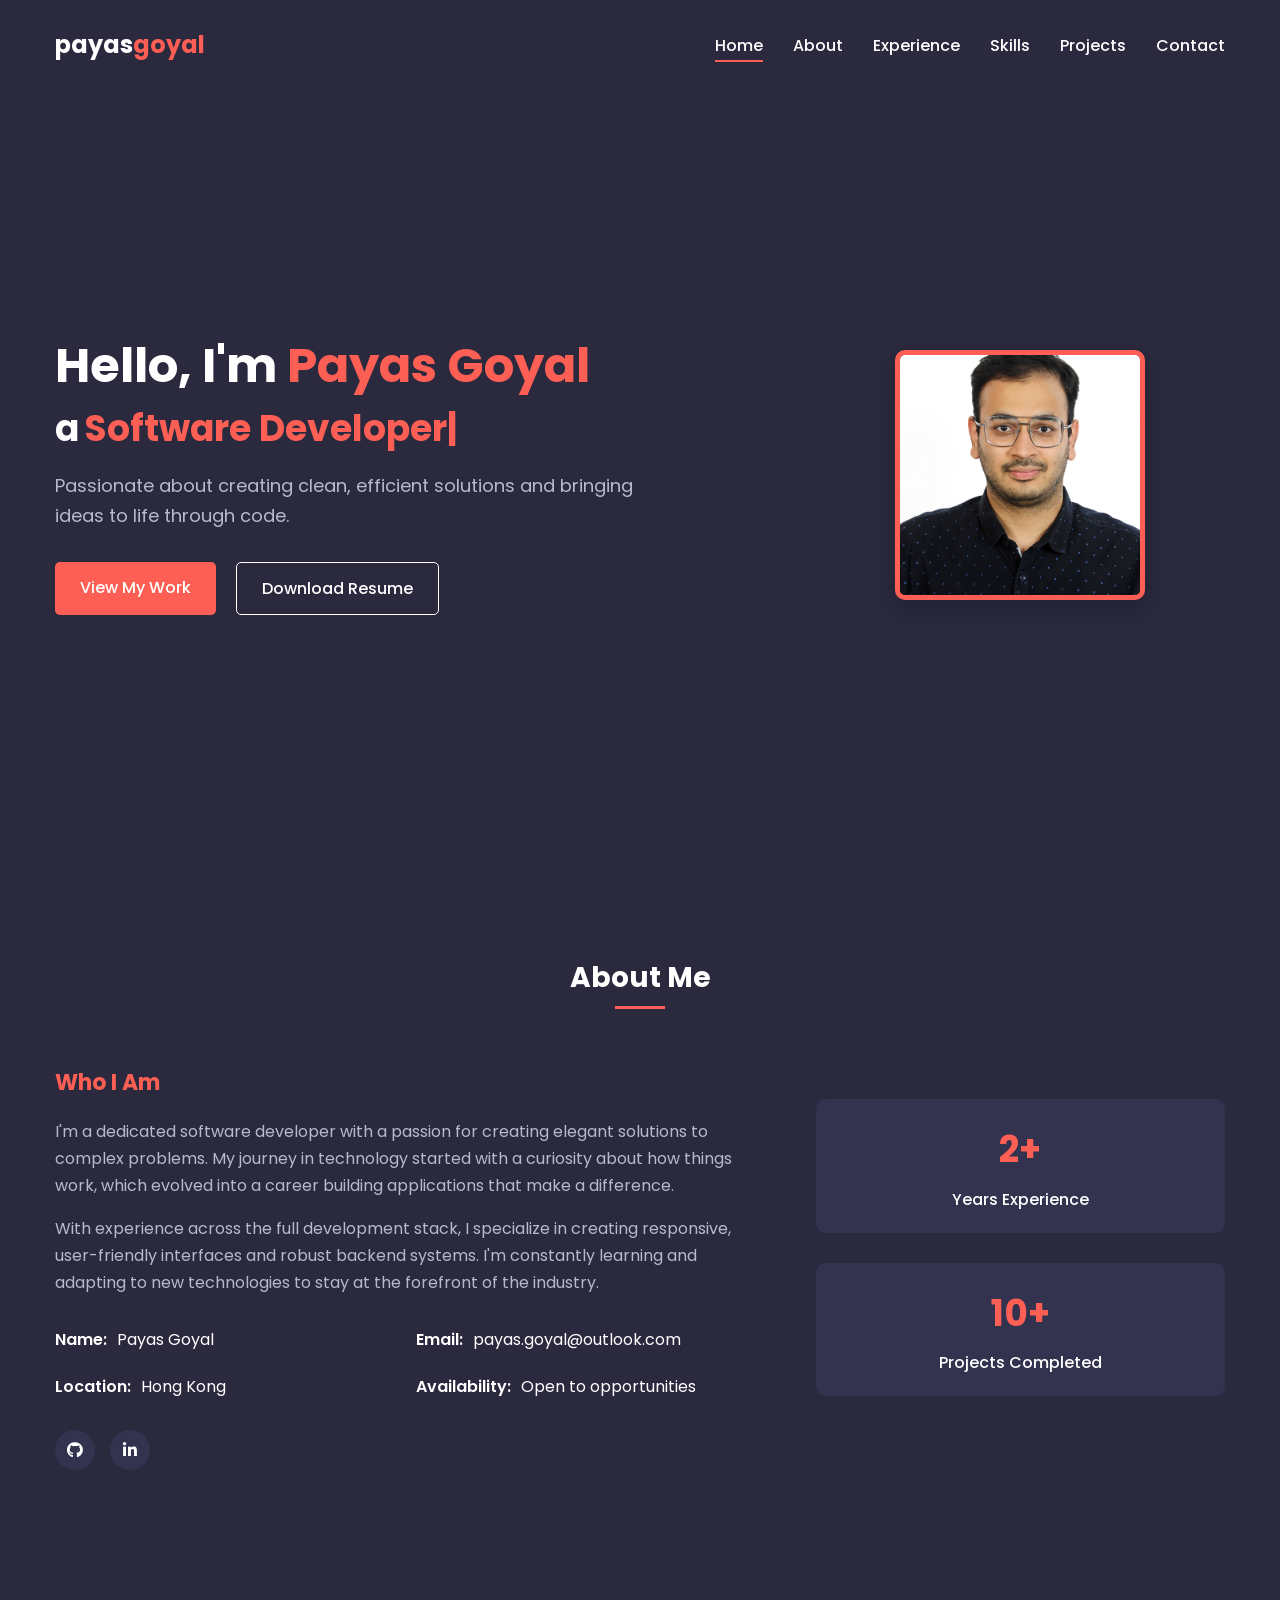
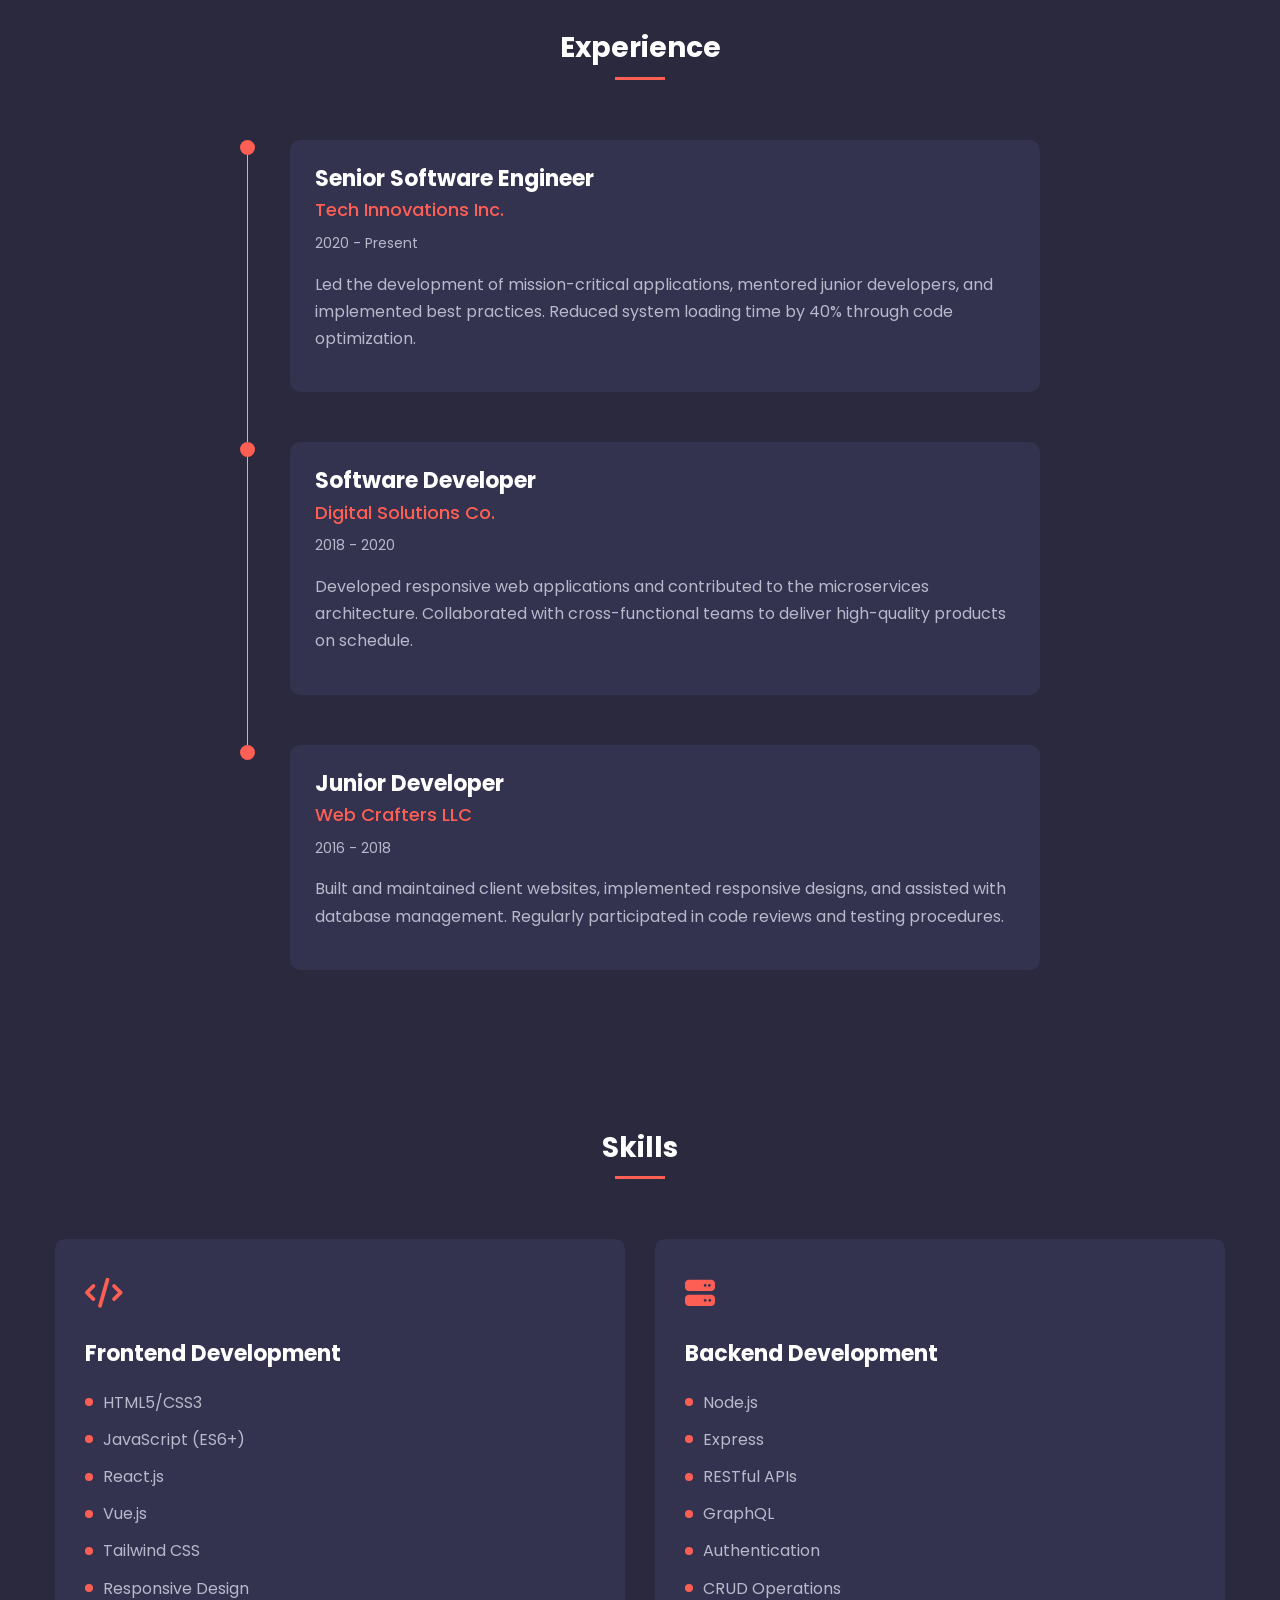
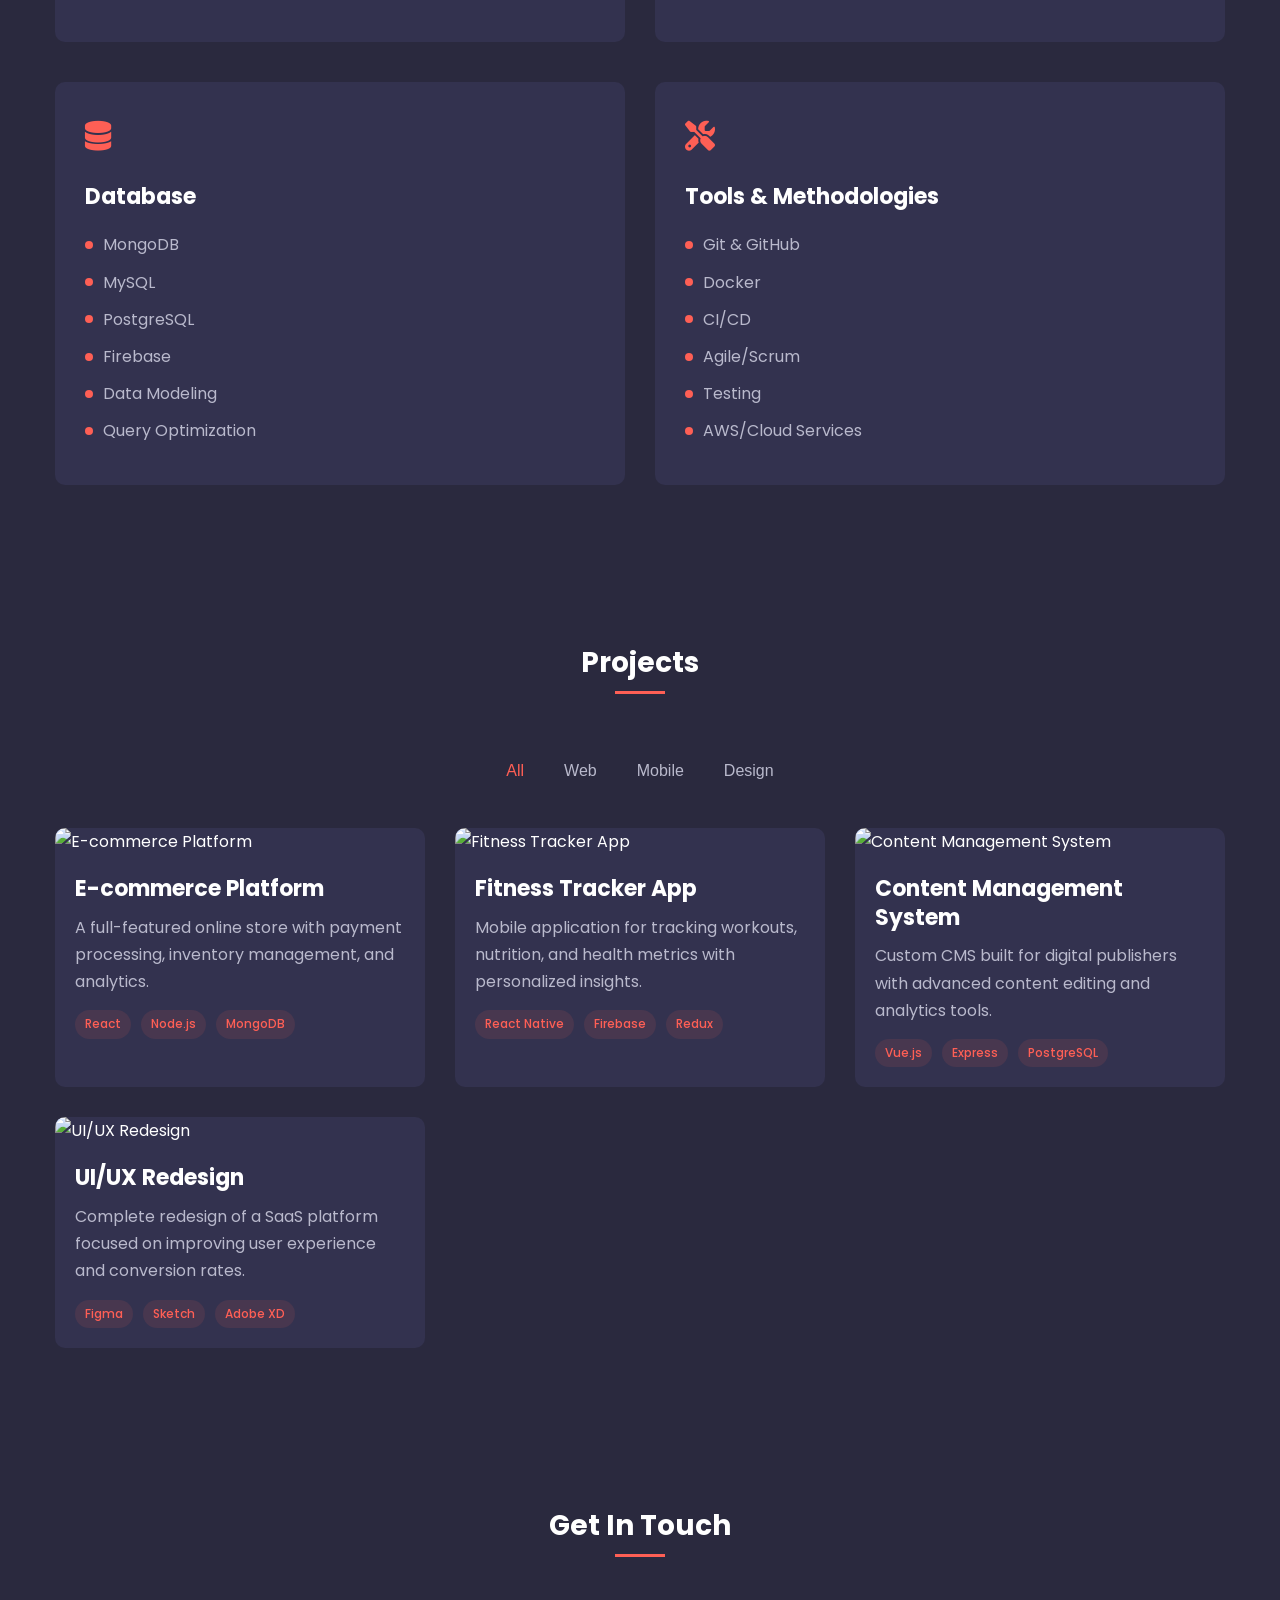
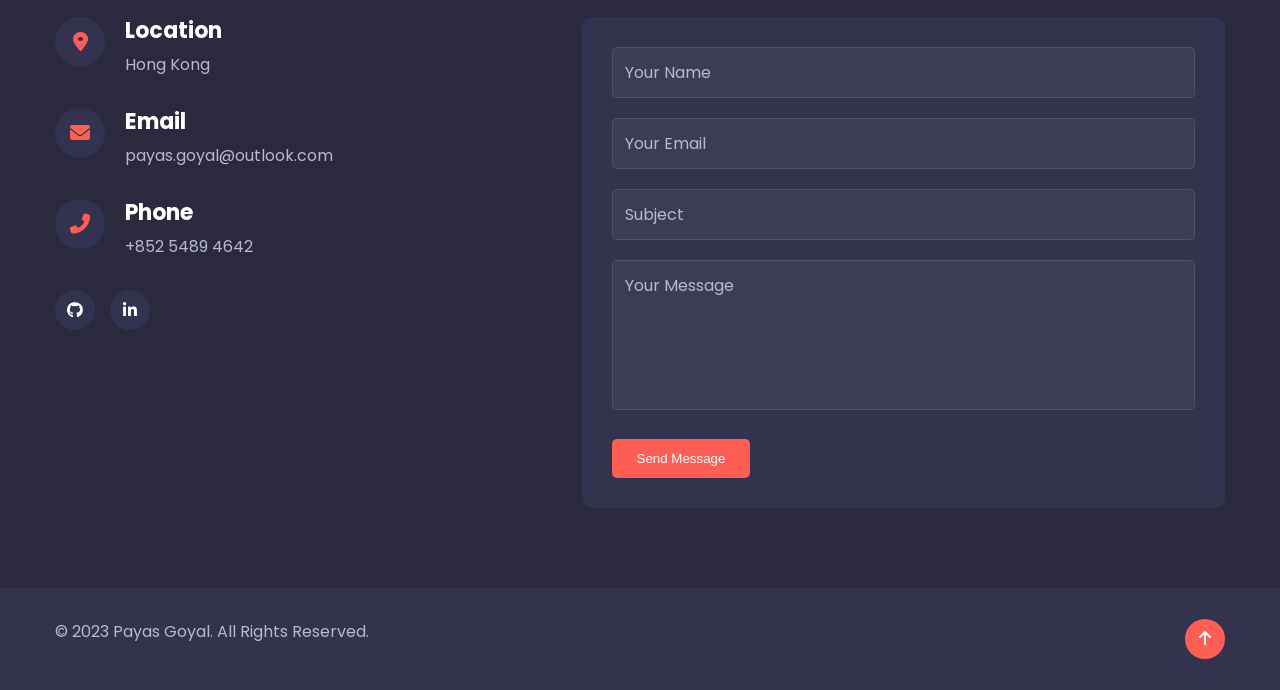
==== index.html @ 8bf28152 "Init Commit" ====
<!DOCTYPE html>
<html lang="en">
<head>
    <meta charset="UTF-8">
    <meta name="viewport" content="width=device-width, initial-scale=1.0">
    <meta name="description" content="Professional portfolio of Payas Goyal - Developer, Designer, and Problem Solver">
    <meta name="keywords" content="portfolio, web development, frontend, developer, design">
    <meta name="author" content="Payas Goyal">
    
    <title>Payas Goyal | Portfolio</title>
    
    <!-- Favicon -->
    <link rel="icon" href="assets/images/favicon.ico" type="image/x-icon">
    
    <!-- Google Fonts -->
    <link rel="preconnect" href="https://fonts.googleapis.com">
    <link rel="preconnect" href="https://fonts.gstatic.com" crossorigin>
    <link href="https://fonts.googleapis.com/css2?family=Poppins:wght@300;400;500;600;700&display=swap" rel="stylesheet">
    
    <!-- Font Awesome Icons -->
    <link rel="stylesheet" href="https://cdnjs.cloudflare.com/ajax/libs/font-awesome/6.4.0/css/all.min.css">
    
    <!-- Custom CSS -->
    <link rel="stylesheet" href="assets/css/style.css">
    
    <!-- Schema.org markup for Google -->
    <script type="application/ld+json">
    {
      "@context": "https://schema.org",
      "@type": "Person",
      "name": "Payas Goyal",
      "url": "https://payasgoyal.github.io/portfolio/",
      "jobTitle": "Software Developer",
      "sameAs": [
        "https://github.com/payasgoyal",
        "https://linkedin.com/in/payasgoyal"
      ]
    }
    </script>
</head>
<body>
    <!-- Preloader -->
    <div class="preloader">
        <div class="loader"></div>
    </div>

    <!-- Header -->
    <header>
        <div class="container">
            <div class="logo">
                <a href="index.html">payas<span>goyal</span></a>
            </div>
            <nav>
                <ul class="menu">
                    <li><a href="#home" class="active">Home</a></li>
                    <li><a href="#about">About</a></li>
                    <li><a href="#experience">Experience</a></li>
                    <li><a href="#skills">Skills</a></li>
                    <li><a href="#projects">Projects</a></li>
                    <li><a href="#contact">Contact</a></li>
                </ul>
                <div class="hamburger">
                    <span></span>
                    <span></span>
                    <span></span>
                </div>
            </nav>
        </div>
    </header>

    <!-- Timeline Indicator removed -->

    <!-- Hero Section -->
    <section id="home" class="hero">
        <div class="container">
            <div class="hero-content">
                <h1>Hello, I'm <span class="highlight">Payas Goyal</span></h1>
                <h2 class="typewriter-container">a <span class="typewrite" data-period="2000" data-type='[ "Software Developer", "Problem Solver", "Tech Enthusiast" ]'></span></h2>
                <p>Passionate about creating clean, efficient solutions and bringing ideas to life through code.</p>
                <div class="cta-buttons">
                    <a href="#projects" class="btn primary-btn">View My Work</a>
                    <a href="assets/documents/payas_goyal_resume.pdf" class="btn secondary-btn" download>Download Resume</a>
                </div>
            </div>
            <div class="hero-image">
                <img src="assets/images/profile1.jpg" alt="Payas Goyal" class="avatar-style">
            </div>
        </div>
    </section>

    <!-- About Section -->
    <section id="about" class="about">
        <div class="container">
            <div class="section-header">
                <h3>About Me</h3>
                <div class="underline"></div>
            </div>
            <div class="about-content">
                <div class="about-text">
                    <h4>Who I Am</h4>
                    <p>I'm a dedicated software developer with a passion for creating elegant solutions to complex problems. My journey in technology started with a curiosity about how things work, which evolved into a career building applications that make a difference.</p>
                    <p>With experience across the full development stack, I specialize in creating responsive, user-friendly interfaces and robust backend systems. I'm constantly learning and adapting to new technologies to stay at the forefront of the industry.</p>
                    <div class="personal-info">
                        <div class="info-item">
                            <span class="info-title">Name:</span>
                            <span class="info-value">Payas Goyal</span>
                        </div>
                        <div class="info-item">
                            <span class="info-title">Email:</span>
                            <span class="info-value">payas.goyal@outlook.com</span>
                        </div>
                        <div class="info-item">
                            <span class="info-title">Location:</span>
                            <span class="info-value">Hong Kong</span>
                        </div>
                        <div class="info-item">
                            <span class="info-title">Availability:</span>
                            <span class="info-value">Open to opportunities</span>
                        </div>
                    </div>
                    <div class="social-links">
                        <a href="https://github.com/payasgoyal" target="_blank" aria-label="GitHub"><i class="fab fa-github"></i></a>
                        <a href="https://linkedin.com/in/payasgoyal" target="_blank" aria-label="LinkedIn"><i class="fab fa-linkedin-in"></i></a>
                    </div>
                </div>
                <div class="about-stats">
                    <div class="stat-item">
                        <div class="stat-number">2+</div>
                        <div class="stat-text">Years Experience</div>
                    </div>
                    <div class="stat-item">
                        <div class="stat-number">10+</div>
                        <div class="stat-text">Projects Completed</div>
                    </div>
                    <!--<div class="stat-item">
                        <div class="stat-number">20+</div>
                        <div class="stat-text">Happy Clients</div>
                    </div>-->
                </div>
            </div>
        </div>
    </section>

    <!-- Experience Section -->
    <section id="experience" class="experience">
        <div class="container">
            <div class="section-header">
                <h3>Experience</h3>
                <div class="underline"></div>
            </div>
            <div class="timeline">
                <div class="timeline-item">
                    <div class="timeline-dot"></div>
                    <div class="timeline-content">
                        <h4>Senior Software Engineer</h4>
                        <h5>Tech Innovations Inc.</h5>
                        <p class="timeline-date">2020 - Present</p>
                        <p>Led the development of mission-critical applications, mentored junior developers, and implemented best practices. Reduced system loading time by 40% through code optimization.</p>
                    </div>
                </div>
                <div class="timeline-item">
                    <div class="timeline-dot"></div>
                    <div class="timeline-content">
                        <h4>Software Developer</h4>
                        <h5>Digital Solutions Co.</h5>
                        <p class="timeline-date">2018 - 2020</p>
                        <p>Developed responsive web applications and contributed to the microservices architecture. Collaborated with cross-functional teams to deliver high-quality products on schedule.</p>
                    </div>
                </div>
                <div class="timeline-item">
                    <div class="timeline-dot"></div>
                    <div class="timeline-content">
                        <h4>Junior Developer</h4>
                        <h5>Web Crafters LLC</h5>
                        <p class="timeline-date">2016 - 2018</p>
                        <p>Built and maintained client websites, implemented responsive designs, and assisted with database management. Regularly participated in code reviews and testing procedures.</p>
                    </div>
                </div>
            </div>
        </div>
    </section>

    <!-- Skills Section -->
    <section id="skills" class="skills">
        <div class="container">
            <div class="section-header">
                <h3>Skills</h3>
                <div class="underline"></div>
            </div>
            <div class="skills-content">
                <div class="skill-row">
                    <div class="skill-card">
                        <div class="skill-icon">
                            <i class="fas fa-code"></i>
                        </div>
                        <h4>Frontend Development</h4>
                        <ul class="skill-list">
                            <li><span class="skill-dot"></span>HTML5/CSS3</li>
                            <li><span class="skill-dot"></span>JavaScript (ES6+)</li>
                            <li><span class="skill-dot"></span>React.js</li>
                            <li><span class="skill-dot"></span>Vue.js</li>
                            <li><span class="skill-dot"></span>Tailwind CSS</li>
                            <li><span class="skill-dot"></span>Responsive Design</li>
                        </ul>
                    </div>
                    
                    <div class="skill-card">
                        <div class="skill-icon">
                            <i class="fas fa-server"></i>
                        </div>
                        <h4>Backend Development</h4>
                        <ul class="skill-list">
                            <li><span class="skill-dot"></span>Node.js</li>
                            <li><span class="skill-dot"></span>Express</li>
                            <li><span class="skill-dot"></span>RESTful APIs</li>
                            <li><span class="skill-dot"></span>GraphQL</li>
                            <li><span class="skill-dot"></span>Authentication</li>
                            <li><span class="skill-dot"></span>CRUD Operations</li>
                        </ul>
                    </div>
                </div>
                
                <div class="skill-row">
                    <div class="skill-card">
                        <div class="skill-icon">
                            <i class="fas fa-database"></i>
                        </div>
                        <h4>Database</h4>
                        <ul class="skill-list">
                            <li><span class="skill-dot"></span>MongoDB</li>
                            <li><span class="skill-dot"></span>MySQL</li>
                            <li><span class="skill-dot"></span>PostgreSQL</li>
                            <li><span class="skill-dot"></span>Firebase</li>
                            <li><span class="skill-dot"></span>Data Modeling</li>
                            <li><span class="skill-dot"></span>Query Optimization</li>
                        </ul>
                    </div>
                    
                    <div class="skill-card">
                        <div class="skill-icon">
                            <i class="fas fa-tools"></i>
                        </div>
                        <h4>Tools & Methodologies</h4>
                        <ul class="skill-list">
                            <li><span class="skill-dot"></span>Git & GitHub</li>
                            <li><span class="skill-dot"></span>Docker</li>
                            <li><span class="skill-dot"></span>CI/CD</li>
                            <li><span class="skill-dot"></span>Agile/Scrum</li>
                            <li><span class="skill-dot"></span>Testing</li>
                            <li><span class="skill-dot"></span>AWS/Cloud Services</li>
                        </ul>
                    </div>
                </div>
            </div>
        </div>
    </section>

    <!-- Projects Section -->
    <section id="projects" class="projects">
        <div class="container">
            <div class="section-header">
                <h3>Projects</h3>
                <div class="underline"></div>
            </div>
            <div class="projects-filter">
                <button class="filter-btn active" data-filter="all">All</button>
                <button class="filter-btn" data-filter="web">Web</button>
                <button class="filter-btn" data-filter="mobile">Mobile</button>
                <button class="filter-btn" data-filter="design">Design</button>
            </div>
            <div class="projects-grid">
                <div class="project-item" data-category="web">
                    <div class="project-img">
                        <img src="assets/images/projects/project1.jpg" alt="E-commerce Platform">
                        <div class="project-overlay">
                            <div class="project-links">
                                <a href="#" class="project-link"><i class="fas fa-link"></i></a>
                                <a href="https://github.com/payasgoyal" class="project-link"><i class="fab fa-github"></i></a>
                            </div>
                        </div>
                    </div>
                    <div class="project-info">
                        <h4>E-commerce Platform</h4>
                        <p>A full-featured online store with payment processing, inventory management, and analytics.</p>
                        <div class="project-tech">
                            <span>React</span>
                            <span>Node.js</span>
                            <span>MongoDB</span>
                        </div>
                    </div>
                </div>
                <div class="project-item" data-category="mobile">
                    <div class="project-img">
                        <img src="assets/images/projects/project2.jpg" alt="Fitness Tracker App">
                        <div class="project-overlay">
                            <div class="project-links">
                                <a href="#" class="project-link"><i class="fas fa-link"></i></a>
                                <a href="https://github.com/payasgoyal" class="project-link"><i class="fab fa-github"></i></a>
                            </div>
                        </div>
                    </div>
                    <div class="project-info">
                        <h4>Fitness Tracker App</h4>
                        <p>Mobile application for tracking workouts, nutrition, and health metrics with personalized insights.</p>
                        <div class="project-tech">
                            <span>React Native</span>
                            <span>Firebase</span>
                            <span>Redux</span>
                        </div>
                    </div>
                </div>
                <div class="project-item" data-category="web">
                    <div class="project-img">
                        <img src="assets/images/projects/project3.jpg" alt="Content Management System">
                        <div class="project-overlay">
                            <div class="project-links">
                                <a href="#" class="project-link"><i class="fas fa-link"></i></a>
                                <a href="https://github.com/payasgoyal" class="project-link"><i class="fab fa-github"></i></a>
                            </div>
                        </div>
                    </div>
                    <div class="project-info">
                        <h4>Content Management System</h4>
                        <p>Custom CMS built for digital publishers with advanced content editing and analytics tools.</p>
                        <div class="project-tech">
                            <span>Vue.js</span>
                            <span>Express</span>
                            <span>PostgreSQL</span>
                        </div>
                    </div>
                </div>
                <div class="project-item" data-category="design">
                    <div class="project-img">
                        <img src="assets/images/projects/project4.jpg" alt="UI/UX Redesign">
                        <div class="project-overlay">
                            <div class="project-links">
                                <a href="#" class="project-link"><i class="fas fa-link"></i></a>
                                <a href="https://github.com/payasgoyal" class="project-link"><i class="fab fa-github"></i></a>
                            </div>
                        </div>
                    </div>
                    <div class="project-info">
                        <h4>UI/UX Redesign</h4>
                        <p>Complete redesign of a SaaS platform focused on improving user experience and conversion rates.</p>
                        <div class="project-tech">
                            <span>Figma</span>
                            <span>Sketch</span>
                            <span>Adobe XD</span>
                        </div>
                    </div>
                </div>
            </div>
        </div>
    </section>

    <!-- Contact Section -->
    <section id="contact" class="contact">
        <div class="container">
            <div class="section-header">
                <h3>Get In Touch</h3>
                <div class="underline"></div>
            </div>
            <div class="contact-content">
                <div class="contact-info">
                    <div class="contact-item">
                        <div class="contact-icon">
                            <i class="fas fa-map-marker-alt"></i>
                        </div>
                        <div class="contact-details">
                            <h4>Location</h4>
                            <p>Hong Kong</p>
                        </div>
                    </div>
                    <div class="contact-item">
                        <div class="contact-icon">
                            <i class="fas fa-envelope"></i>
                        </div>
                        <div class="contact-details">
                            <h4>Email</h4>
                            <p>payas.goyal@outlook.com</p>
                        </div>
                    </div>
                    <div class="contact-item">
                        <div class="contact-icon">
                            <i class="fas fa-phone-alt"></i>
                        </div>
                        <div class="contact-details">
                            <h4>Phone</h4>
                            <p>+852 5489 4642</p>
                        </div>
                    </div>
                    <div class="social-links">
                        <a href="https://github.com/payasgoyal" target="_blank" aria-label="GitHub"><i class="fab fa-github"></i></a>
                        <a href="https://linkedin.com/in/payasgoyal" target="_blank" aria-label="LinkedIn"><i class="fab fa-linkedin-in"></i></a>
                    </div>
                </div>
                <div class="contact-form">
                    <form id="contactForm" action="https://formspree.io/f/yourformid" method="POST">
                        <div class="form-group">
                            <input type="text" name="name" id="name" placeholder="Your Name" required>
                        </div>
                        <div class="form-group">
                            <input type="email" name="email" id="email" placeholder="Your Email" required>
                        </div>
                        <div class="form-group">
                            <input type="text" name="subject" id="subject" placeholder="Subject" required>
                        </div>
                        <div class="form-group">
                            <textarea name="message" id="message" placeholder="Your Message" required></textarea>
                        </div>
                        <button type="submit" class="btn primary-btn">Send Message</button>
                    </form>
                </div>
            </div>
        </div>
    </section>

    <!-- Footer -->
    <footer>
        <div class="container">
            <div class="footer-content">
                <p>&copy; 2023 Payas Goyal. All Rights Reserved.</p>
                <div class="back-to-top">
                    <a href="#home"><i class="fas fa-arrow-up"></i></a>
                </div>
            </div>
        </div>
    </footer>

    <!-- 404 Page Template (Hidden, but available when deployed) -->
    <div id="page-404" style="display: none;">
        <div class="container">
            <div class="error-content">
                <h2>404</h2>
                <h3>Page Not Found</h3>
                <p>The page you are looking for might have been removed, had its name changed, or is temporarily unavailable.</p>
                <a href="index.html" class="btn primary-btn">Back to Home</a>
            </div>
        </div>
    </div>

    <!-- JavaScript -->
    <script src="assets/js/main.js"></script>
</body>
</html>
---- assets/css/style.css ----
/* 
=========================
General Styles
=========================
*/

:root {
    /* Colors */
    --primary-color: #fe5f55;       /* Coral/Red accent color */
    --secondary-color: #2a293e;     /* Dark navy background */
    --text-color: #ffffff;          /* White text */
    --text-color-light: #b9b9cc;    /* Light gray text */
    --card-bg-color: #33324f;       /* Slightly lighter than background for cards */
    --hover-color: #ff7b72;         /* Slightly lighter primary for hover states */
    
    /* Typography */
    --body-font: 'Poppins', sans-serif;
    
    /* Spacing */
    --section-padding: 80px 0;      /* Reduced from 100px to 80px */
    --container-padding: 0 15px;
}

* {
    margin: 0;
    padding: 0;
    box-sizing: border-box;
}

html {
    scroll-behavior: smooth;
    font-size: 62.5%; /* 1rem = 10px */
}

body {
    font-family: var(--body-font);
    font-size: 1.6rem;
    line-height: 1.7;
    color: var(--text-color);
    background-color: var(--secondary-color);
    overflow-x: hidden;
    position: relative;
}

.container {
    width: 100%;
    max-width: 1200px;
    margin: 0 auto;
    padding: var(--container-padding);
}

h1, h2, h3, h4, h5, h6 {
    font-weight: 700;
    line-height: 1.3;
    margin-bottom: 1.5rem;
}

h1 {
    font-size: 4.8rem;
}

h2 {
    font-size: 3.6rem;
}

h3 {
    font-size: 2.8rem;
}

h4 {
    font-size: 2.2rem;
}

h5 {
    font-size: 1.8rem;
}

p {
    margin-bottom: 1.5rem;
    color: var(--text-color-light);
}

a {
    text-decoration: none;
    color: var(--text-color);
    transition: all 0.3s ease;
}

a:hover {
    color: var(--primary-color);
}

ul {
    list-style: none;
}

img {
    max-width: 100%;
    height: auto;
    display: block;
}

section {
    padding: var(--section-padding);
}

.btn {
    display: inline-block;
    padding: 1.2rem 2.5rem;
    border-radius: 5px;
    font-weight: 500;
    text-align: center;
    cursor: pointer;
    transition: all 0.3s ease;
    border: none;
    outline: none;
}

.primary-btn {
    background-color: var(--primary-color);
    color: var(--text-color);
}

.primary-btn:hover {
    background-color: var(--hover-color);
    color: var(--text-color);
    transform: translateY(-3px);
    box-shadow: 0 5px 15px rgba(0, 0, 0, 0.3);
}

.secondary-btn {
    background-color: transparent;
    color: var(--text-color);
    border: 1px solid var(--text-color);
}

.secondary-btn:hover {
    background-color: var(--text-color);
    color: var(--secondary-color);
    transform: translateY(-3px);
    box-shadow: 0 5px 15px rgba(0, 0, 0, 0.1);
}

.section-header {
    text-align: center;
    margin-bottom: 6rem;
}

.section-header h3 {
    position: relative;
    display: inline-block;
    margin-bottom: 1rem;
}

.underline {
    width: 50px;
    height: 3px;
    background-color: var(--primary-color);
    margin: 0 auto;
}

.highlight {
    color: var(--primary-color);
}

/* 
=========================
Preloader
=========================
*/

.preloader {
    position: fixed;
    top: 0;
    left: 0;
    width: 100%;
    height: 100%;
    background-color: var(--secondary-color);
    display: flex;
    justify-content: center;
    align-items: center;
    z-index: 9999;
    transition: opacity 0.5s, visibility 0.5s;
}

.preloader.loaded {
    opacity: 0;
    visibility: hidden;
}

.loader {
    width: 40px;
    height: 40px;
    border: 3px solid var(--text-color-light);
    border-top: 3px solid var(--primary-color);
    border-radius: 50%;
    animation: spin 1s linear infinite;
}

@keyframes spin {
    0% { transform: rotate(0deg); }
    100% { transform: rotate(360deg); }
}

/* 
=========================
Header & Navigation
=========================
*/

header {
    position: fixed;
    top: 0;
    left: 0;
    width: 100%;
    padding: 2.5rem 0;
    z-index: 100;
    transition: all 0.3s ease;
}

header.sticky {
    padding: 1.5rem 0;
    background-color: rgba(42, 41, 62, 0.95);
    box-shadow: 0 5px 15px rgba(0, 0, 0, 0.1);
}

header .container {
    display: flex;
    justify-content: space-between;
    align-items: center;
}

.logo a {
    font-size: 2.4rem;
    font-weight: 700;
    color: var(--text-color);
}

.logo span {
    color: var(--primary-color);
}

nav {
    display: flex;
    align-items: center;
}

.menu {
    display: flex;
}

.menu li {
    margin-left: 3rem;
}

.menu li a {
    font-size: 1.6rem;
    font-weight: 500;
    position: relative;
}

.menu li a::after {
    content: "";
    position: absolute;
    left: 0;
    bottom: -5px;
    width: 0;
    height: 2px;
    background-color: var(--primary-color);
    transition: all 0.3s ease;
}

.menu li a:hover::after,
.menu li a.active::after {
    width: 100%;
}

.hamburger {
    display: none;
    cursor: pointer;
}

.hamburger span {
    display: block;
    width: 25px;
    height: 2px;
    background-color: var(--text-color);
    margin: 5px 0;
    transition: all 0.3s ease;
}

/* 
=========================
Timeline Indicator
=========================
*/

.timeline-indicator {
    display: none; /* Hide the timeline indicator */
}

/* 
=========================
Hero Section
=========================
*/

.hero {
    padding-top: 150px;
    padding-bottom: 100px;
    min-height: 100vh;
    display: flex;
    align-items: center;
}

.hero .container {
    display: flex;
    justify-content: space-between;
    align-items: center;
}

.hero-content {
    flex: 0 0 60%;
}

.hero-content h1 {
    margin-bottom: 1rem;
}

.hero-content h2 {
    margin-bottom: 2rem;
    line-height: 1.2;
    display: flex;
    align-items: baseline;
    white-space: nowrap;
}

.typewriter-container {
    margin-bottom: 2rem;
    line-height: 1.2;
    display: flex;
    align-items: center;
}

.typewrite {
    position: relative;
    color: var(--primary-color);
    display: inline-block;
    margin-left: 5px; /* Add space after "a" */
    line-height: 1.2;
}

.typewrite::after {
    content: "|";
    right: -5px;
    top: 0;
    bottom: 0;
    height: 100%;
    margin-top: 0;
    display: inline-block;
    animation: blink 0.7s infinite;
}

@keyframes blink {
    0%, 100% { opacity: 1; }
    50% { opacity: 0; }
}

.hero-content p {
    font-size: 1.8rem;
    margin-bottom: 3rem;
    max-width: 90%;
}

.cta-buttons {
    display: flex;
    gap: 2rem;
}

.hero-image {
    flex: 0 0 35%;
    position: relative;
    display: flex;
    justify-content: center;
}

.hero-image img {
    border-radius: 10px;
    box-shadow: 0 10px 30px rgba(0, 0, 0, 0.2);
}

/* Avatar style for profile image */
.avatar-style {
    width: 250px;
    height: 250px;
    border-radius: 50%;
    object-fit: cover;
    border: 5px solid var(--primary-color);
    box-shadow: 0 10px 30px rgba(0, 0, 0, 0.3);
}

/* 
=========================
About Section
=========================
*/

.about {
    padding-top: 60px; /* Reduced from default 100px to bring section up */
}

.about-content {
    display: flex;
    justify-content: space-between;
    align-items: flex-start;
    gap: 5rem;
}

.about-text {
    flex: 0 0 60%;
}

.about-text h4 {
    color: var(--primary-color);
    margin-bottom: 2rem;
}

.personal-info {
    margin: 3rem 0;
    display: grid;
    grid-template-columns: repeat(2, 1fr);
    gap: 2rem;
}

.info-item {
    display: flex;
    align-items: center;
}

.info-title {
    font-weight: 600;
    margin-right: 1rem;
}

.social-links {
    display: flex;
    gap: 1.5rem;
    margin-top: 2rem;
}

.social-links a {
    display: flex;
    justify-content: center;
    align-items: center;
    width: 40px;
    height: 40px;
    background-color: var(--card-bg-color);
    border-radius: 50%;
    transition: all 0.3s ease;
}

.social-links a:hover {
    background-color: var(--primary-color);
    transform: translateY(-3px);
}

.social-links a i {
    font-size: 1.6rem;
}

.about-stats {
    flex: 0 0 35%;
    display: flex;
    flex-direction: column;
    gap: 3rem;
    margin-top: 3rem;
}

.stat-item {
    background-color: var(--card-bg-color);
    padding: 2rem;
    border-radius: 10px;
    text-align: center;
}

.stat-number {
    font-size: 3.6rem;
    font-weight: 700;
    color: var(--primary-color);
    margin-bottom: 0.5rem;
}

.stat-text {
    font-size: 1.6rem;
    font-weight: 500;
}

/* 
=========================
Experience Section
=========================
*/

.timeline {
    position: relative;
    max-width: 800px;
    margin: 0 auto;
}

.timeline-item {
    padding: 0 0 5rem 5rem;
    position: relative;
}

.timeline-item:last-child {
    padding-bottom: 0;
}

.timeline-dot {
    position: absolute;
    left: 0;
    top: 0;
    width: 15px;
    height: 15px;
    border-radius: 50%;
    background-color: var(--primary-color);
}

.timeline-item::before {
    content: "";
    position: absolute;
    left: 7px;
    top: 15px;
    width: 1px;
    height: calc(100% - 15px);
    background-color: var(--text-color-light);
}

.timeline-item:last-child::before {
    display: none;
}

.timeline-content {
    background-color: var(--card-bg-color);
    padding: 2.5rem;
    border-radius: 10px;
    position: relative;
}

.timeline-content h4 {
    margin-bottom: 0.5rem;
}

.timeline-content h5 {
    color: var(--primary-color);
    margin-bottom: 1rem;
    font-weight: 500;
}

.timeline-date {
    color: var(--text-color-light);
    font-size: 1.4rem;
    margin-bottom: 1.5rem;
}

/* 
=========================
Skills Section
=========================
*/

.skills-content {
    display: flex;
    flex-direction: column;
    gap: 4rem;
}

.skill-row {
    display: flex;
    justify-content: space-between;
    gap: 3rem;
}

.skill-card {
    flex: 1;
    background-color: var(--card-bg-color);
    padding: 3rem;
    border-radius: 10px;
    transition: all 0.3s ease;
}

.skill-card:hover {
    transform: translateY(-5px);
    box-shadow: 0 10px 20px rgba(0, 0, 0, 0.1);
}

.skill-icon {
    font-size: 3rem;
    color: var(--primary-color);
    margin-bottom: 2rem;
}

.skill-card h4 {
    margin-bottom: 2rem;
    color: var(--text-color);
}

.skill-list {
    list-style: none;
}

.skill-list li {
    margin-bottom: 1rem;
    color: var(--text-color-light);
    display: flex;
    align-items: center;
}

.skill-dot {
    display: inline-block;
    width: 8px;
    height: 8px;
    background-color: var(--primary-color);
    border-radius: 50%;
    margin-right: 1rem;
}

/* 
=========================
Projects Section
=========================
*/

.projects-filter {
    display: flex;
    justify-content: center;
    flex-wrap: wrap;
    margin-bottom: 4rem;
}

.filter-btn {
    background-color: transparent;
    border: none;
    color: var(--text-color-light);
    padding: 0.8rem 1.5rem;
    margin: 0 0.5rem;
    cursor: pointer;
    font-size: 1.6rem;
    font-weight: 500;
    transition: all 0.3s ease;
}

.filter-btn.active,
.filter-btn:hover {
    color: var(--primary-color);
}

.projects-grid {
    display: grid;
    grid-template-columns: repeat(auto-fill, minmax(300px, 1fr));
    gap: 3rem;
}

.project-item {
    background-color: var(--card-bg-color);
    border-radius: 10px;
    overflow: hidden;
    transition: all 0.3s ease;
}

.project-item:hover {
    transform: translateY(-5px);
    box-shadow: 0 10px 20px rgba(0, 0, 0, 0.1);
}

.project-img {
    position: relative;
    overflow: hidden;
}

.project-img img {
    transition: all 0.5s ease;
}

.project-overlay {
    position: absolute;
    top: 0;
    left: 0;
    width: 100%;
    height: 100%;
    background-color: rgba(42, 41, 62, 0.9);
    display: flex;
    justify-content: center;
    align-items: center;
    opacity: 0;
    transition: all 0.5s ease;
}

.project-img:hover .project-overlay {
    opacity: 1;
}

.project-img:hover img {
    transform: scale(1.1);
}

.project-links {
    display: flex;
    gap: 2rem;
}

.project-link {
    display: flex;
    justify-content: center;
    align-items: center;
    width: 45px;
    height: 45px;
    background-color: var(--primary-color);
    border-radius: 50%;
    color: var(--text-color);
    font-size: 1.8rem;
    transition: all 0.3s ease;
    transform: translateY(20px);
    opacity: 0;
}

.project-img:hover .project-link {
    transform: translateY(0);
    opacity: 1;
}

.project-link:hover {
    background-color: var(--text-color);
    color: var(--secondary-color);
}

.project-info {
    padding: 2rem;
}

.project-info h4 {
    margin-bottom: 1rem;
}

.project-info p {
    margin-bottom: 1.5rem;
}

.project-tech {
    display: flex;
    flex-wrap: wrap;
    gap: 1rem;
}

.project-tech span {
    background-color: rgba(254, 95, 85, 0.1);
    color: var(--primary-color);
    padding: 0.4rem 1rem;
    border-radius: 20px;
    font-size: 1.2rem;
    font-weight: 500;
}

/* 
=========================
Contact Section
=========================
*/

.contact-content {
    display: flex;
    justify-content: space-between;
    gap: 5rem;
}

.contact-info {
    flex: 0 0 40%;
}

.contact-item {
    display: flex;
    align-items: flex-start;
    margin-bottom: 3rem;
}

.contact-icon {
    width: 50px;
    height: 50px;
    background-color: var(--card-bg-color);
    border-radius: 50%;
    display: flex;
    justify-content: center;
    align-items: center;
    font-size: 2rem;
    color: var(--primary-color);
    margin-right: 2rem;
}

.contact-details h4 {
    margin-bottom: 0.5rem;
}

.contact-details p {
    margin-bottom: 0;
}

.contact-form {
    flex: 0 0 55%;
    background-color: var(--card-bg-color);
    padding: 3rem;
    border-radius: 10px;
}

.form-group {
    margin-bottom: 2rem;
}

.form-group input,
.form-group textarea {
    width: 100%;
    padding: 1.2rem;
    border: 1px solid rgba(255, 255, 255, 0.1);
    background-color: rgba(255, 255, 255, 0.05);
    border-radius: 5px;
    color: var(--text-color);
    font-family: var(--body-font);
    font-size: 1.6rem;
    transition: all 0.3s ease;
}

.form-group input:focus,
.form-group textarea:focus {
    border-color: var(--primary-color);
    outline: none;
}

.form-group textarea {
    height: 150px;
    resize: none;
}

.form-group input::placeholder,
.form-group textarea::placeholder {
    color: var(--text-color-light);
}

/* 
=========================
Footer
=========================
*/

footer {
    background-color: var(--card-bg-color);
    padding: 3rem 0;
    text-align: center;
}

.footer-content {
    display: flex;
    justify-content: space-between;
    align-items: center;
}

.back-to-top {
    width: 40px;
    height: 40px;
    background-color: var(--primary-color);
    border-radius: 50%;
    display: flex;
    justify-content: center;
    align-items: center;
    transition: all 0.3s ease;
}

.back-to-top:hover {
    transform: translateY(-5px);
}

.back-to-top a {
    color: var(--text-color);
}

/* 
=========================
404 Page
=========================
*/

#page-404 {
    height: 100vh;
    display: flex;
    justify-content: center;
    align-items: center;
    text-align: center;
}

.error-content h2 {
    font-size: 12rem;
    color: var(--primary-color);
    margin-bottom: 1rem;
}

.error-content h3 {
    margin-bottom: 2rem;
}

.error-content p {
    margin-bottom: 3rem;
    max-width: 600px;
}

/* 
=========================
Responsive Styles
=========================
*/

@media screen and (max-width: 1200px) {
    html {
        font-size: 60%;
    }
}

@media screen and (max-width: 992px) {
    html {
        font-size: 55%;
    }

    .hero .container,
    .about-content,
    .contact-content {
        flex-direction: column;
    }

    .hero-content,
    .about-text,
    .contact-info,
    .contact-form {
        flex: 0 0 100%;
    }

    .hero-image,
    .about-stats {
        flex: 0 0 100%;
        margin-top: 5rem;
    }

    .about-stats {
        flex-direction: row;
    }

    .contact-info {
        margin-bottom: 3rem;
    }

    .skill-row {
        flex-direction: column;
    }
}

@media screen and (max-width: 768px) {
    section {
        padding: 80px 0;
    }

    .hero {
        padding-top: 120px;
        padding-bottom: 80px;
    }

    .menu {
        position: fixed;
        top: 0;
        right: -300px;
        width: 300px;
        height: 100vh;
        background-color: var(--secondary-color);
        flex-direction: column;
        justify-content: center;
        align-items: center;
        z-index: 101;
        transition: all 0.5s ease;
        box-shadow: -5px 0 30px rgba(0, 0, 0, 0.1);
    }

    .menu.active {
        right: 0;
    }

    .menu li {
        margin: 2rem 0;
    }

    .hamburger {
        display: block;
        z-index: 102;
    }

    .hamburger.active span:nth-child(1) {
        transform: rotate(45deg) translate(5px, 5px);
    }

    .hamburger.active span:nth-child(2) {
        opacity: 0;
    }

    .hamburger.active span:nth-child(3) {
        transform: rotate(-45deg) translate(5px, -5px);
    }

    .personal-info {
        grid-template-columns: 1fr;
    }

    .about-stats {
        flex-direction: column;
    }

    .skill-cards,
    .projects-grid {
        grid-template-columns: 1fr;
    }
}

@media screen and (max-width: 576px) {
    html {
        font-size: 50%;
    }

    .cta-buttons {
        flex-direction: column;
        gap: 1.5rem;
    }

    .cta-buttons .btn {
        width: 100%;
    }

    .footer-content {
        flex-direction: column;
        gap: 2rem;
    }
}

.inline-wrapper {
    display: inline-flex;
    align-items: baseline;
}
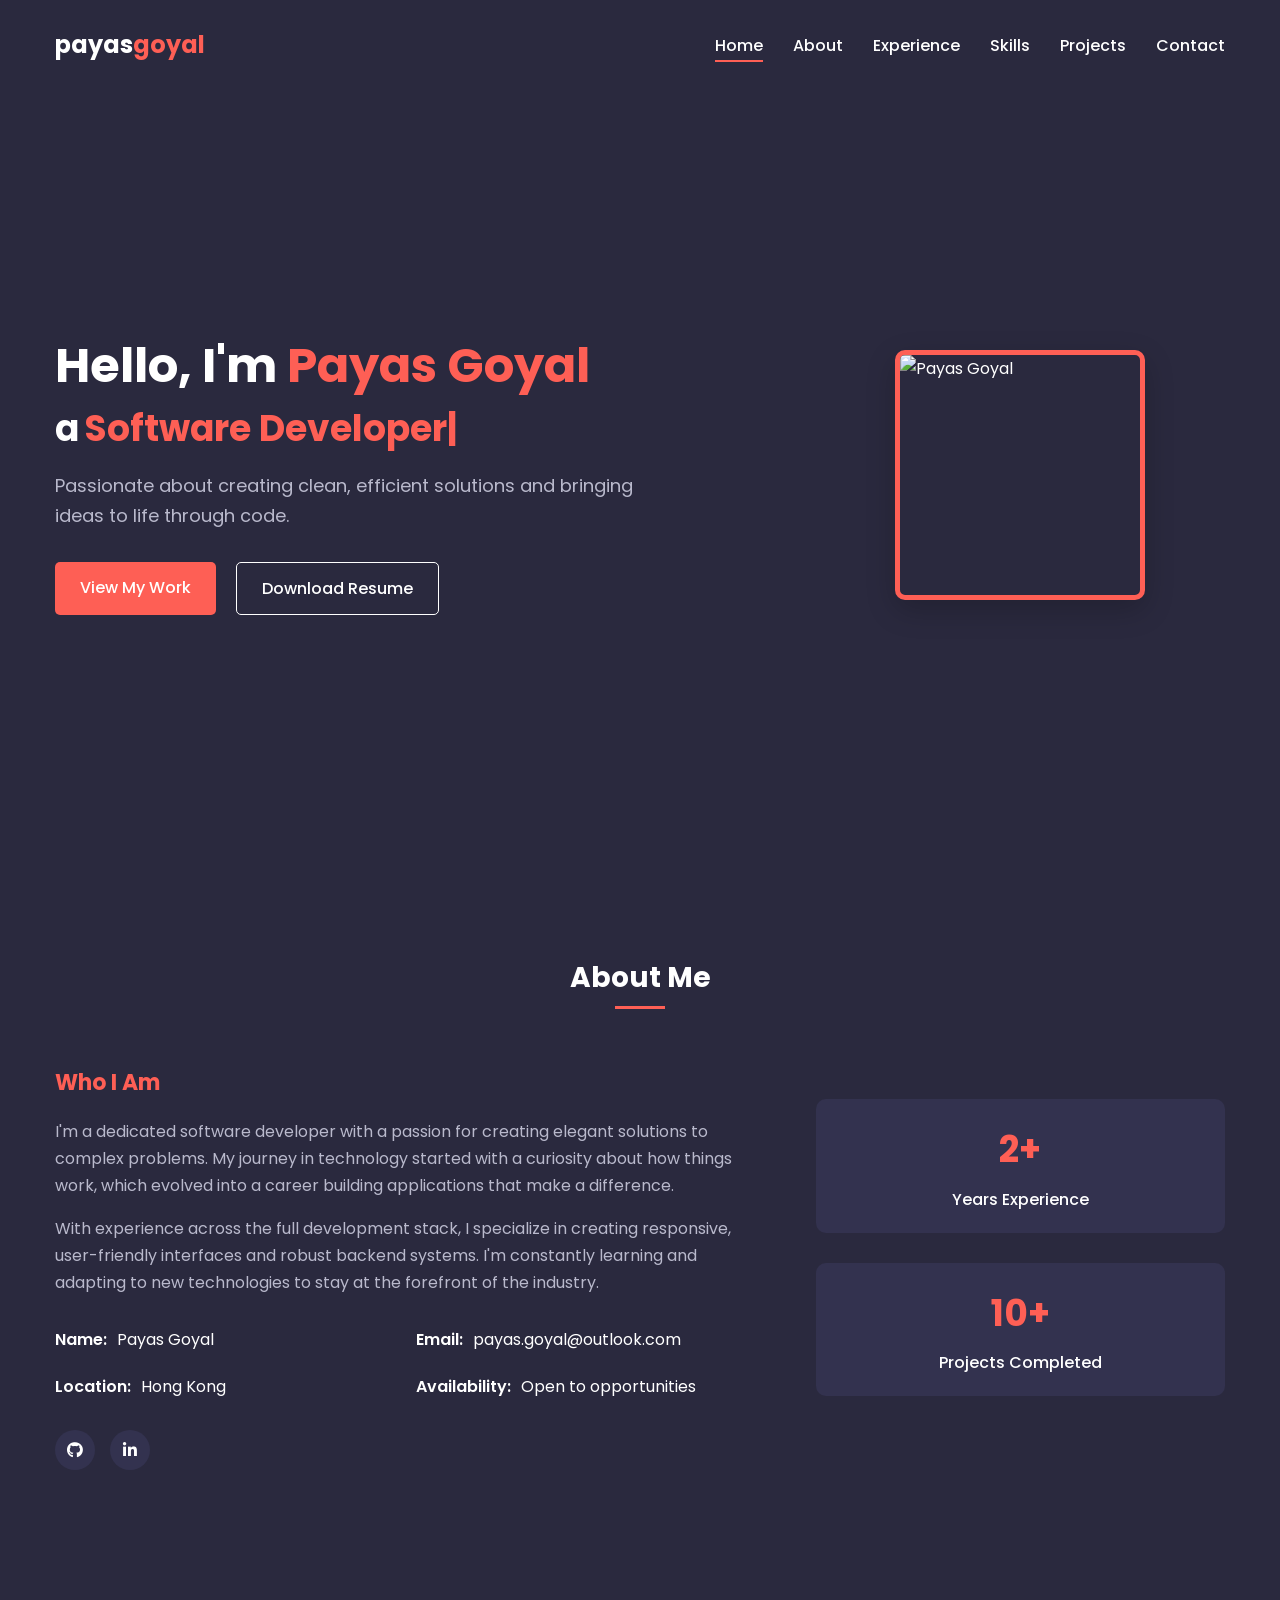
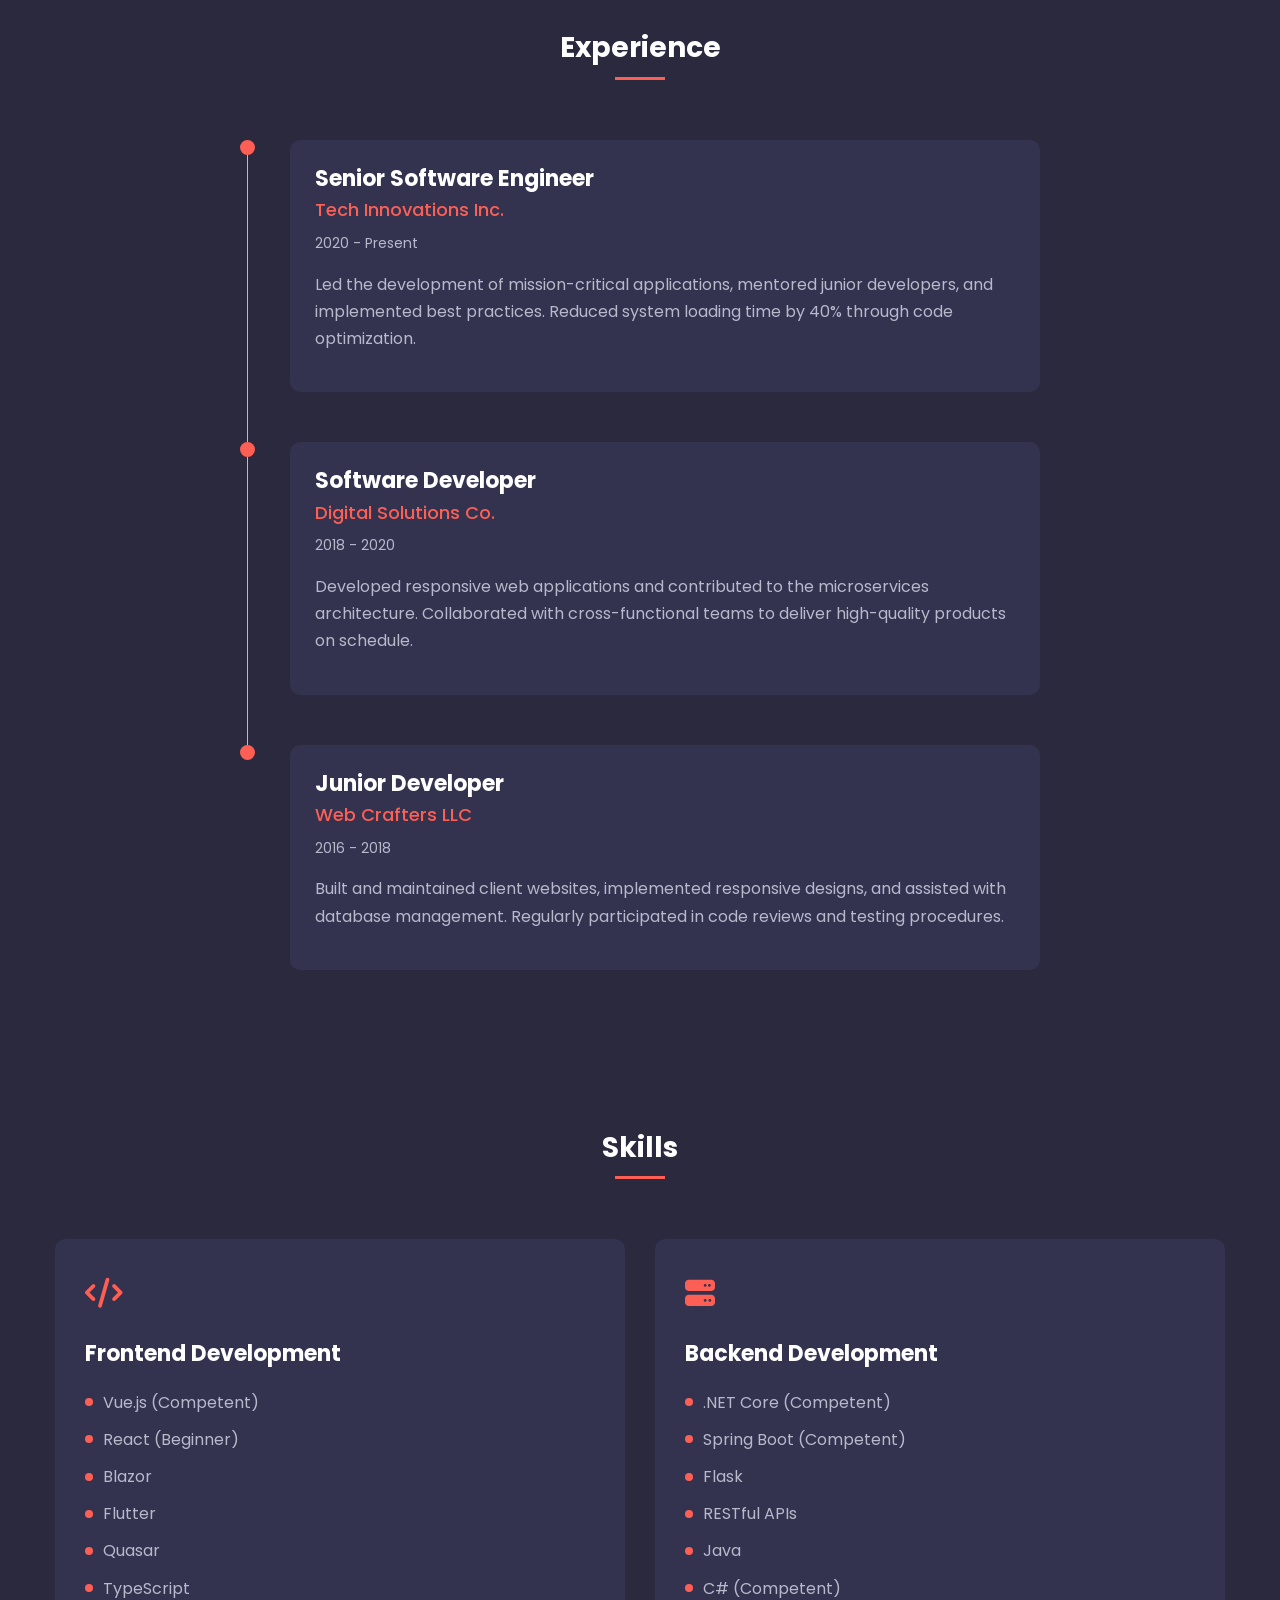
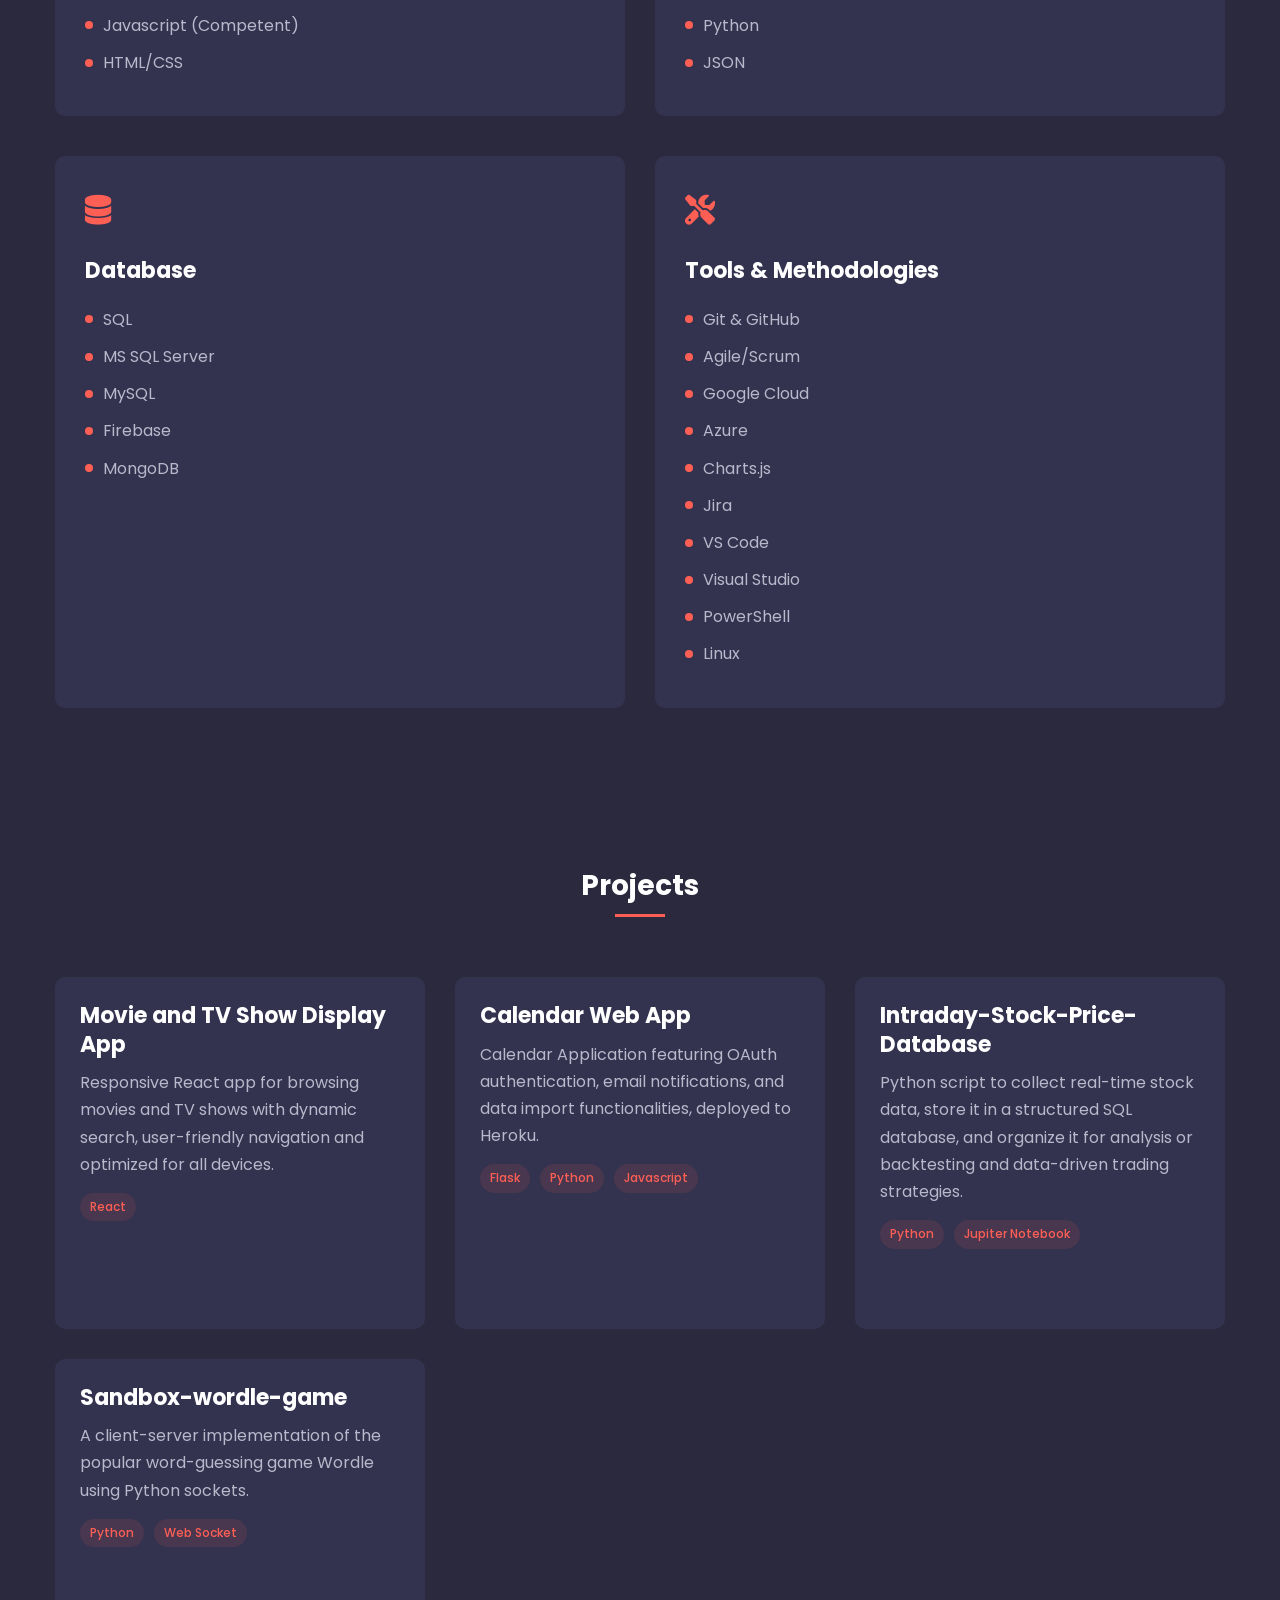
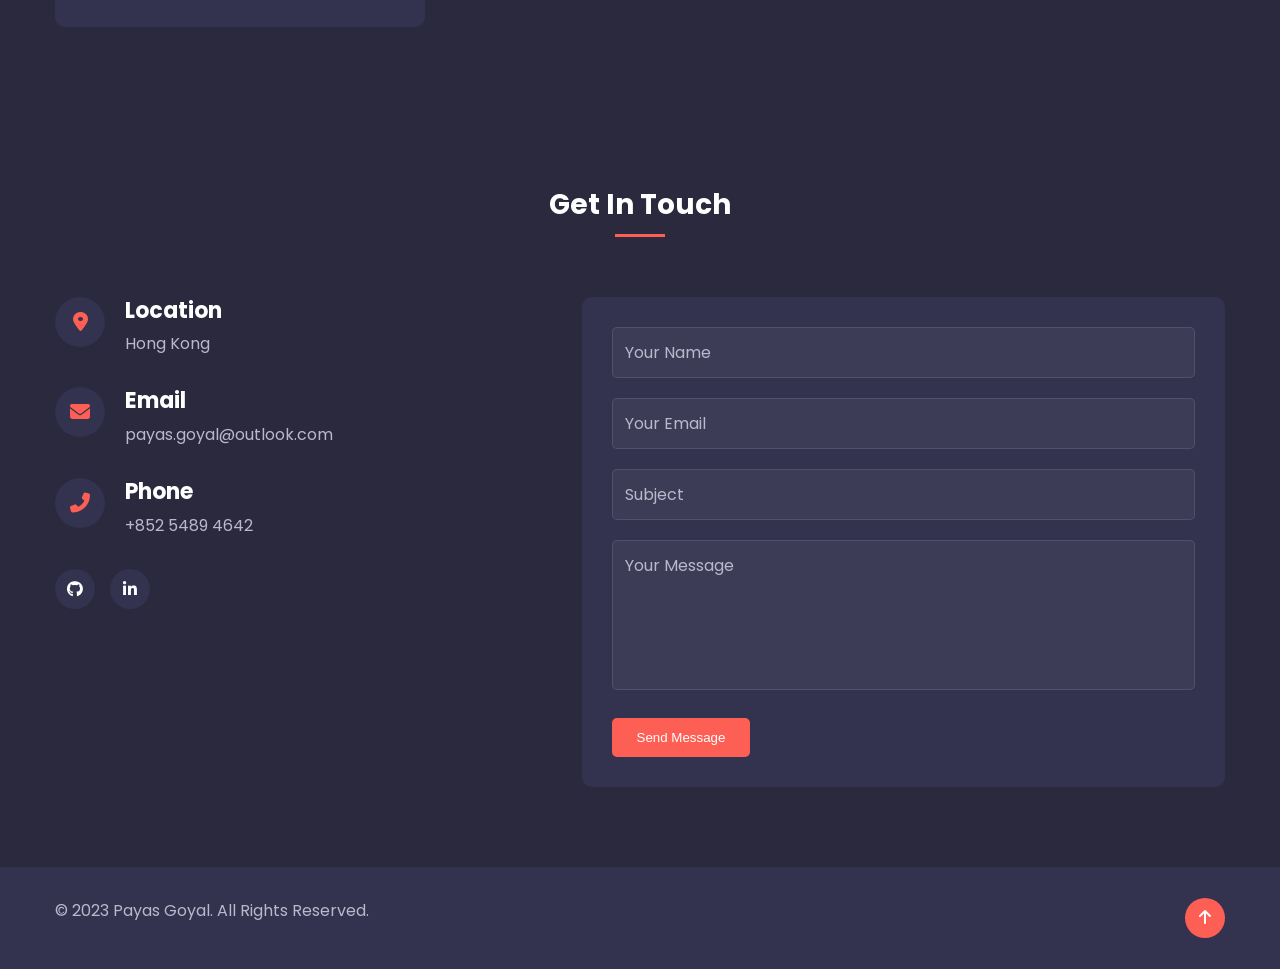
==== commit 8f2b62ad: "resume update" ====
--- a/index.html
+++ b/index.html
@@ -79,11 +79,11 @@
                 <p>Passionate about creating clean, efficient solutions and bringing ideas to life through code.</p>
                 <div class="cta-buttons">
                     <a href="#projects" class="btn primary-btn">View My Work</a>
-                    <a href="assets/documents/payas_goyal_resume.pdf" class="btn secondary-btn" download>Download Resume</a>
+                    <a href="assets/documents/payas_goyal_resume.pdf" class="btn secondary-btn" download target="_blank">Download Resume</a>
                 </div>
             </div>
             <div class="hero-image">
-                <img src="assets/images/profile1.jpg" alt="Payas Goyal" class="avatar-style">
+                <img src="assets/images/profile.jpg" alt="Payas Goyal" class="avatar-style">
             </div>
         </div>
     </section>
@@ -195,12 +195,14 @@
                         </div>
                         <h4>Frontend Development</h4>
                         <ul class="skill-list">
-                            <li><span class="skill-dot"></span>HTML5/CSS3</li>
-                            <li><span class="skill-dot"></span>JavaScript (ES6+)</li>
-                            <li><span class="skill-dot"></span>React.js</li>
-                            <li><span class="skill-dot"></span>Vue.js</li>
-                            <li><span class="skill-dot"></span>Tailwind CSS</li>
-                            <li><span class="skill-dot"></span>Responsive Design</li>
+                            <li><span class="skill-dot"></span>Vue.js (Competent)</li>
+                            <li><span class="skill-dot"></span>React (Beginner)</li>
+                            <li><span class="skill-dot"></span>Blazor</li>
+                            <li><span class="skill-dot"></span>Flutter</li>
+                            <li><span class="skill-dot"></span>Quasar</li>
+                            <li><span class="skill-dot"></span>TypeScript</li>
+                            <li><span class="skill-dot"></span>Javascript (Competent)</li>
+                            <li><span class="skill-dot"></span>HTML/CSS</li>
                         </ul>
                     </div>
                     
@@ -210,12 +212,14 @@
                         </div>
                         <h4>Backend Development</h4>
                         <ul class="skill-list">
-                            <li><span class="skill-dot"></span>Node.js</li>
-                            <li><span class="skill-dot"></span>Express</li>
+                            <li><span class="skill-dot"></span>.NET Core (Competent)</li>
+                            <li><span class="skill-dot"></span>Spring Boot (Competent)</li>
+                            <li><span class="skill-dot"></span>Flask</li>
                             <li><span class="skill-dot"></span>RESTful APIs</li>
-                            <li><span class="skill-dot"></span>GraphQL</li>
-                            <li><span class="skill-dot"></span>Authentication</li>
-                            <li><span class="skill-dot"></span>CRUD Operations</li>
+                            <li><span class="skill-dot"></span>Java</li>
+                            <li><span class="skill-dot"></span>C# (Competent)</li>
+                            <li><span class="skill-dot"></span>Python</li>
+                            <li><span class="skill-dot"></span>JSON</li>
                         </ul>
                     </div>
                 </div>
@@ -227,12 +231,11 @@
                         </div>
                         <h4>Database</h4>
                         <ul class="skill-list">
+                            <li><span class="skill-dot"></span>SQL</li>
+                            <li><span class="skill-dot"></span>MS SQL Server</li>
+                            <li><span class="skill-dot"></span>MySQL</li>
+                            <li><span class="skill-dot"></span>Firebase</li>
                             <li><span class="skill-dot"></span>MongoDB</li>
-                            <li><span class="skill-dot"></span>MySQL</li>
-                            <li><span class="skill-dot"></span>PostgreSQL</li>
-                            <li><span class="skill-dot"></span>Firebase</li>
-                            <li><span class="skill-dot"></span>Data Modeling</li>
-                            <li><span class="skill-dot"></span>Query Optimization</li>
                         </ul>
                     </div>
                     
@@ -243,11 +246,15 @@
                         <h4>Tools & Methodologies</h4>
                         <ul class="skill-list">
                             <li><span class="skill-dot"></span>Git & GitHub</li>
-                            <li><span class="skill-dot"></span>Docker</li>
-                            <li><span class="skill-dot"></span>CI/CD</li>
                             <li><span class="skill-dot"></span>Agile/Scrum</li>
-                            <li><span class="skill-dot"></span>Testing</li>
-                            <li><span class="skill-dot"></span>AWS/Cloud Services</li>
+                            <li><span class="skill-dot"></span>Google Cloud</li>
+                            <li><span class="skill-dot"></span>Azure</li>
+                            <li><span class="skill-dot"></span>Charts.js</li>
+                            <li><span class="skill-dot"></span>Jira</li>
+                            <li><span class="skill-dot"></span>VS Code</li>
+                            <li><span class="skill-dot"></span>Visual Studio</li>
+                            <li><span class="skill-dot"></span>PowerShell</li>
+                            <li><span class="skill-dot"></span>Linux</li>
                         </ul>
                     </div>
                 </div>
@@ -262,90 +269,64 @@
                 <h3>Projects</h3>
                 <div class="underline"></div>
             </div>
-            <div class="projects-filter">
+            <!-- <div class="projects-filter">
                 <button class="filter-btn active" data-filter="all">All</button>
                 <button class="filter-btn" data-filter="web">Web</button>
                 <button class="filter-btn" data-filter="mobile">Mobile</button>
                 <button class="filter-btn" data-filter="design">Design</button>
-            </div>
+            </div> -->
             <div class="projects-grid">
-                <div class="project-item" data-category="web">
-                    <div class="project-img">
-                        <img src="assets/images/projects/project1.jpg" alt="E-commerce Platform">
-                        <div class="project-overlay">
-                            <div class="project-links">
-                                <a href="#" class="project-link"><i class="fas fa-link"></i></a>
-                                <a href="https://github.com/payasgoyal" class="project-link"><i class="fab fa-github"></i></a>
-                            </div>
-                        </div>
-                    </div>
+                <div class="project-item">
                     <div class="project-info">
-                        <h4>E-commerce Platform</h4>
-                        <p>A full-featured online store with payment processing, inventory management, and analytics.</p>
+                        <h4>Movie and TV Show Display App</h4>
+                        <p>Responsive React app for browsing movies and TV shows with dynamic search, user-friendly navigation and optimized for all devices.</p>
                         <div class="project-tech">
                             <span>React</span>
-                            <span>Node.js</span>
-                            <span>MongoDB</span>
-                        </div>
-                    </div>
-                </div>
-                <div class="project-item" data-category="mobile">
-                    <div class="project-img">
-                        <img src="assets/images/projects/project2.jpg" alt="Fitness Tracker App">
-                        <div class="project-overlay">
-                            <div class="project-links">
-                                <a href="#" class="project-link"><i class="fas fa-link"></i></a>
-                                <a href="https://github.com/payasgoyal" class="project-link"><i class="fab fa-github"></i></a>
-                            </div>
-                        </div>
-                    </div>
+                        </div>
+                        <div class="project-links">
+                            <a href="https://react-movie-show-app.vercel.app/" class="project-link" target="_blank"><i class="fas fa-link"></i></a>
+                            <a href="https://github.com/payasgoyal/react-movie-show-app.git" class="project-link" target="_blank"><i class="fab fa-github"></i></a>
+                        </div>
+                    </div>
+                </div>
+                <div class="project-item">
                     <div class="project-info">
-                        <h4>Fitness Tracker App</h4>
-                        <p>Mobile application for tracking workouts, nutrition, and health metrics with personalized insights.</p>
+                        <h4>Calendar Web App</h4>
+                        <p>Calendar Application featuring OAuth authentication, email notifications, and data import functionalities, deployed to Heroku.</p>
                         <div class="project-tech">
-                            <span>React Native</span>
-                            <span>Firebase</span>
-                            <span>Redux</span>
-                        </div>
-                    </div>
-                </div>
-                <div class="project-item" data-category="web">
-                    <div class="project-img">
-                        <img src="assets/images/projects/project3.jpg" alt="Content Management System">
-                        <div class="project-overlay">
-                            <div class="project-links">
-                                <a href="#" class="project-link"><i class="fas fa-link"></i></a>
-                                <a href="https://github.com/payasgoyal" class="project-link"><i class="fab fa-github"></i></a>
-                            </div>
-                        </div>
-                    </div>
+                            <span>Flask</span>
+                            <span>Python</span>
+                            <span>Javascript</span>
+                        </div>
+                        <div class="project-links">
+                            <a href="" class="project-link"><i class="fas fa-link"></i></a>
+                            <a href="https://github.com/payasgoyal/calendar-web-server.git" class="project-link" target="_blank"><i class="fab fa-github"></i></a>
+                        </div>
+                    </div>
+                </div>
+                <div class="project-item">
                     <div class="project-info">
-                        <h4>Content Management System</h4>
-                        <p>Custom CMS built for digital publishers with advanced content editing and analytics tools.</p>
+                        <h4>Intraday-Stock-Price-Database</h4>
+                        <p>Python script to collect real-time stock data, store it in a structured SQL database, and organize it for analysis or backtesting and data-driven trading strategies.</p>
                         <div class="project-tech">
-                            <span>Vue.js</span>
-                            <span>Express</span>
-                            <span>PostgreSQL</span>
-                        </div>
-                    </div>
-                </div>
-                <div class="project-item" data-category="design">
-                    <div class="project-img">
-                        <img src="assets/images/projects/project4.jpg" alt="UI/UX Redesign">
-                        <div class="project-overlay">
-                            <div class="project-links">
-                                <a href="#" class="project-link"><i class="fas fa-link"></i></a>
-                                <a href="https://github.com/payasgoyal" class="project-link"><i class="fab fa-github"></i></a>
-                            </div>
-                        </div>
-                    </div>
+                            <span>Python</span>
+                            <span>Jupiter Notebook</span>
+                        </div>
+                        <div class="project-links">
+                            <a href="https://github.com/payasgoyal/Intraday-Stock-Price-Database.git" target="_blank" class="project-link"><i class="fab fa-github"></i></a>
+                        </div>
+                    </div>
+                </div>
+                <div class="project-item">
                     <div class="project-info">
-                        <h4>UI/UX Redesign</h4>
-                        <p>Complete redesign of a SaaS platform focused on improving user experience and conversion rates.</p>
+                        <h4>Sandbox-wordle-game</h4>
+                        <p>A client-server implementation of the popular word-guessing game Wordle using Python sockets.</p>
                         <div class="project-tech">
-                            <span>Figma</span>
-                            <span>Sketch</span>
-                            <span>Adobe XD</span>
+                            <span>Python</span>
+                            <span>Web Socket</span>
+                        </div>
+                        <div class="project-links">
+                            <a href="https://github.com/payasgoyal/sandbox-wordle-game.git" target="_blank" class="project-link"><i class="fab fa-github"></i></a>
                         </div>
                     </div>
                 </div>
@@ -395,7 +376,7 @@
                     </div>
                 </div>
                 <div class="contact-form">
-                    <form id="contactForm" action="https://formspree.io/f/yourformid" method="POST">
+                    <form id="contactForm" action="https://formspree.io/f/xblgznqq" method="POST">
                         <div class="form-group">
                             <input type="text" name="name" id="name" placeholder="Your Name" required>
                         </div>
--- a/assets/css/style.css
+++ b/assets/css/style.css
@@ -666,6 +666,8 @@
     border-radius: 10px;
     overflow: hidden;
     transition: all 0.3s ease;
+    position: relative;
+    padding: 2.5rem;
 }
 
 .project-item:hover {
@@ -673,83 +675,25 @@
     box-shadow: 0 10px 20px rgba(0, 0, 0, 0.1);
 }
 
-.project-img {
+.project-info {
     position: relative;
-    overflow: hidden;
-}
-
-.project-img img {
-    transition: all 0.5s ease;
-}
-
-.project-overlay {
-    position: absolute;
-    top: 0;
-    left: 0;
-    width: 100%;
-    height: 100%;
-    background-color: rgba(42, 41, 62, 0.9);
-    display: flex;
-    justify-content: center;
-    align-items: center;
-    opacity: 0;
-    transition: all 0.5s ease;
-}
-
-.project-img:hover .project-overlay {
-    opacity: 1;
-}
-
-.project-img:hover img {
-    transform: scale(1.1);
-}
-
-.project-links {
-    display: flex;
-    gap: 2rem;
-}
-
-.project-link {
-    display: flex;
-    justify-content: center;
-    align-items: center;
-    width: 45px;
-    height: 45px;
-    background-color: var(--primary-color);
-    border-radius: 50%;
-    color: var(--text-color);
-    font-size: 1.8rem;
-    transition: all 0.3s ease;
-    transform: translateY(20px);
-    opacity: 0;
-}
-
-.project-img:hover .project-link {
-    transform: translateY(0);
-    opacity: 1;
-}
-
-.project-link:hover {
-    background-color: var(--text-color);
-    color: var(--secondary-color);
-}
-
-.project-info {
-    padding: 2rem;
 }
 
 .project-info h4 {
     margin-bottom: 1rem;
+    color: var(--text-color);
 }
 
 .project-info p {
     margin-bottom: 1.5rem;
+    color: var(--text-color-light);
 }
 
 .project-tech {
     display: flex;
     flex-wrap: wrap;
     gap: 1rem;
+    margin-bottom: 1.5rem;
 }
 
 .project-tech span {
@@ -759,6 +703,39 @@
     border-radius: 20px;
     font-size: 1.2rem;
     font-weight: 500;
+}
+
+.project-links {
+    display: flex;
+    gap: 1.5rem;
+    justify-content: flex-end;
+    opacity: 0;
+    transform: translateY(10px);
+    transition: all 0.3s ease;
+}
+
+.project-item:hover .project-links {
+    opacity: 1;
+    transform: translateY(0);
+}
+
+.project-link {
+    display: flex;
+    justify-content: center;
+    align-items: center;
+    width: 40px;
+    height: 40px;
+    background-color: var(--primary-color);
+    border-radius: 50%;
+    color: var(--text-color);
+    font-size: 1.6rem;
+    transition: all 0.3s ease;
+}
+
+.project-link:hover {
+    background-color: var(--text-color);
+    color: var(--secondary-color);
+    transform: translateY(-3px);
 }
 
 /* 
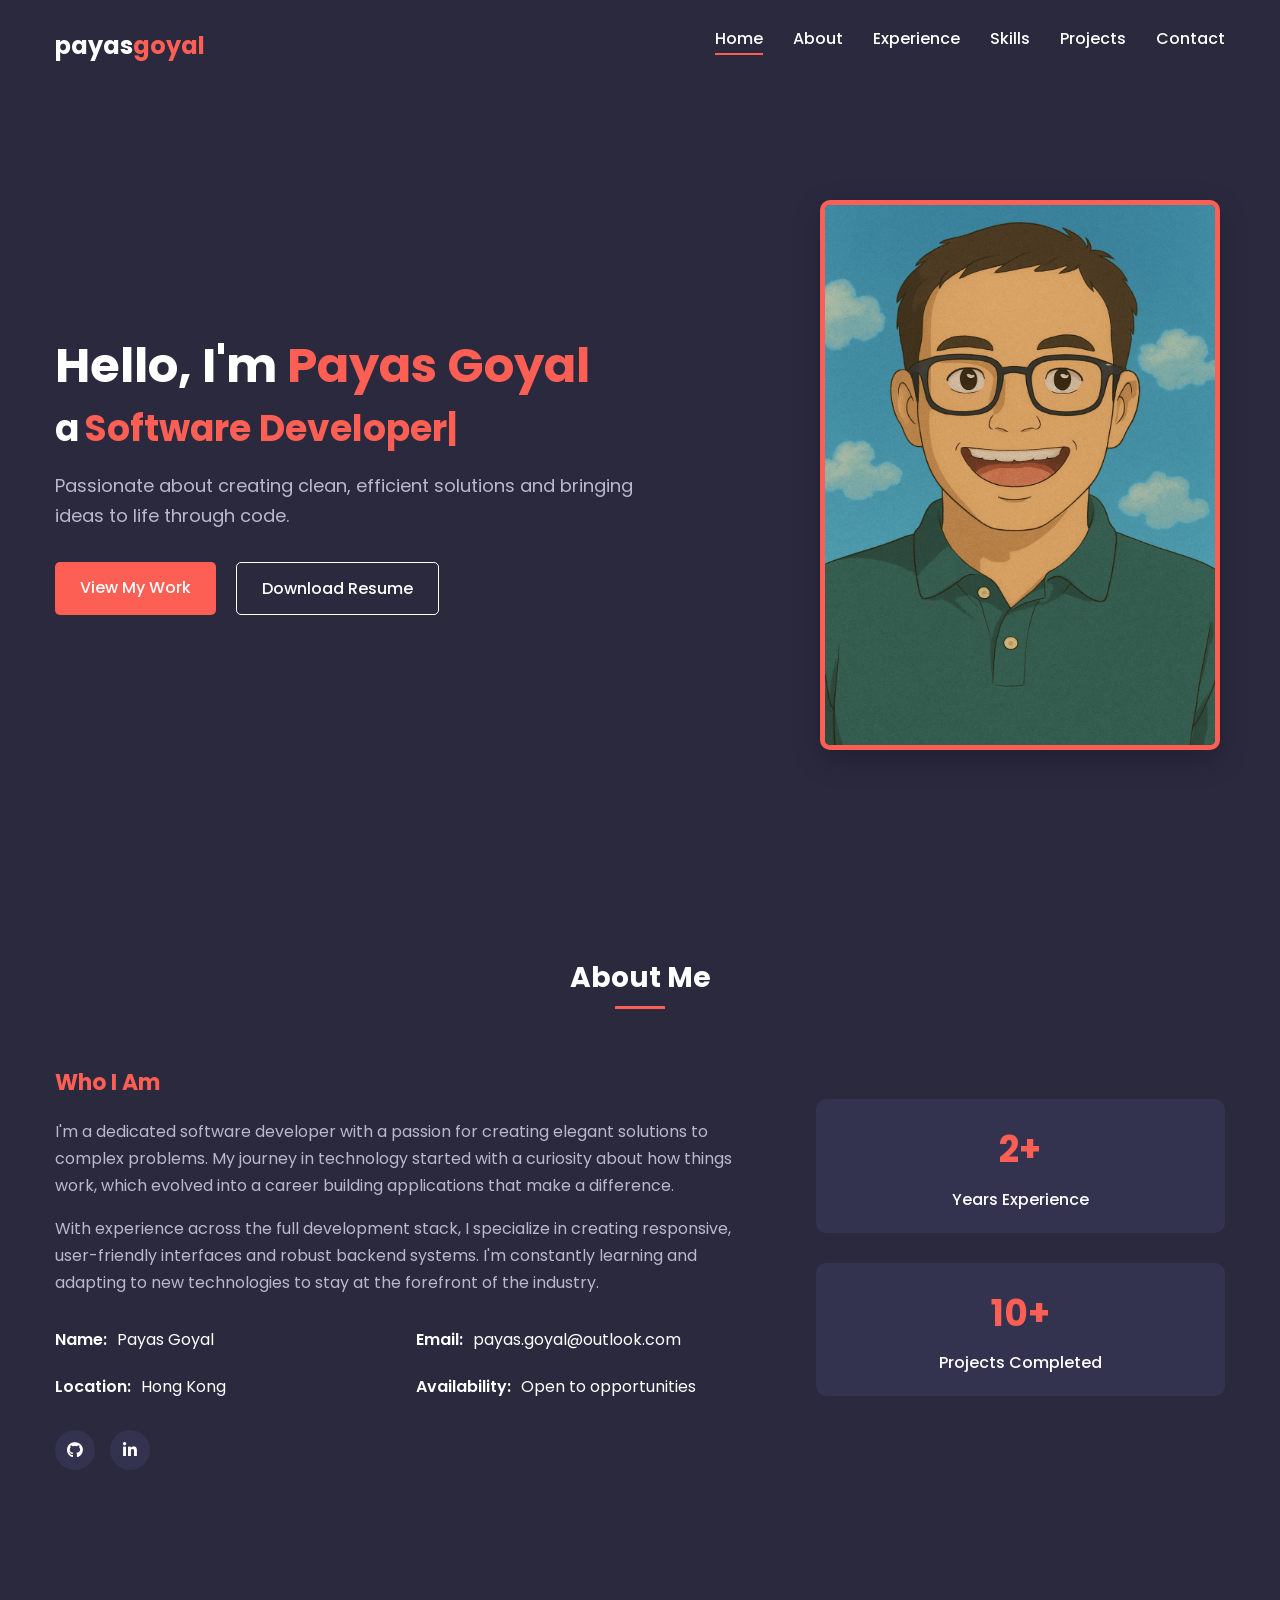
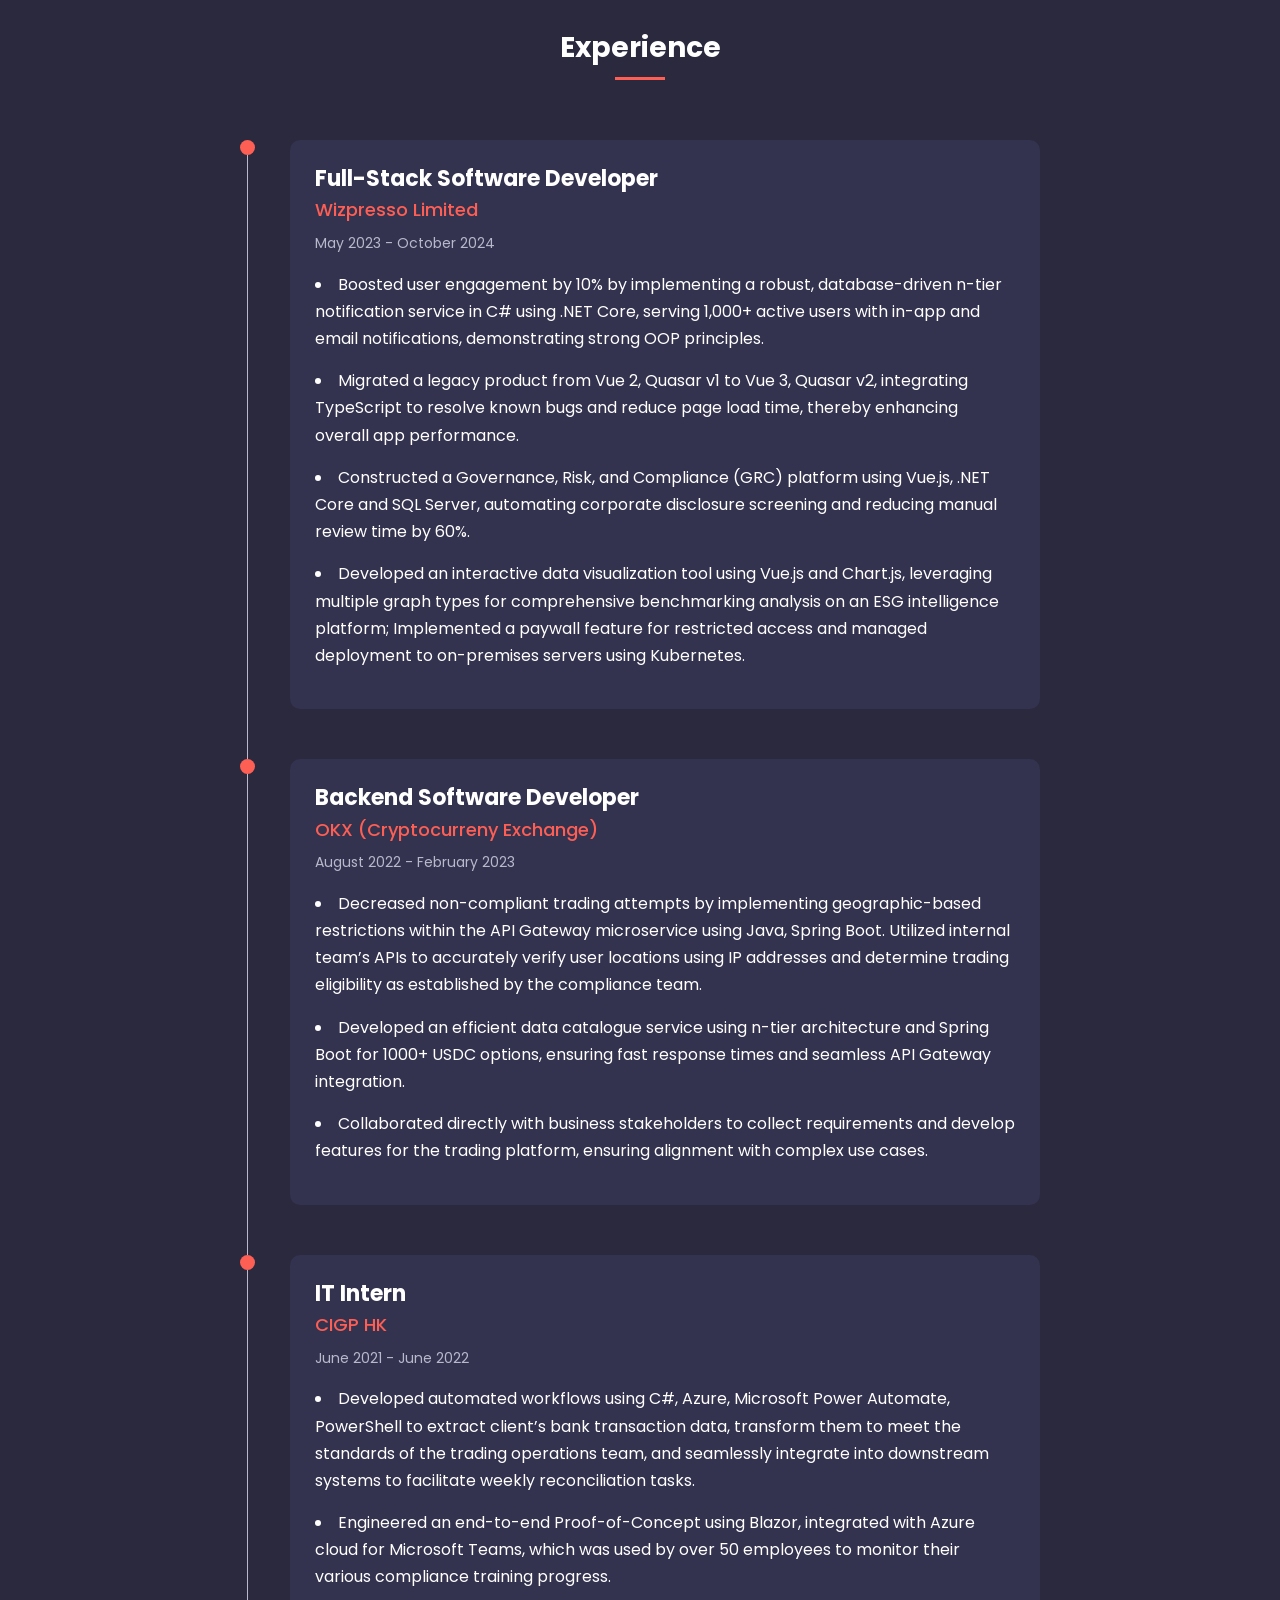
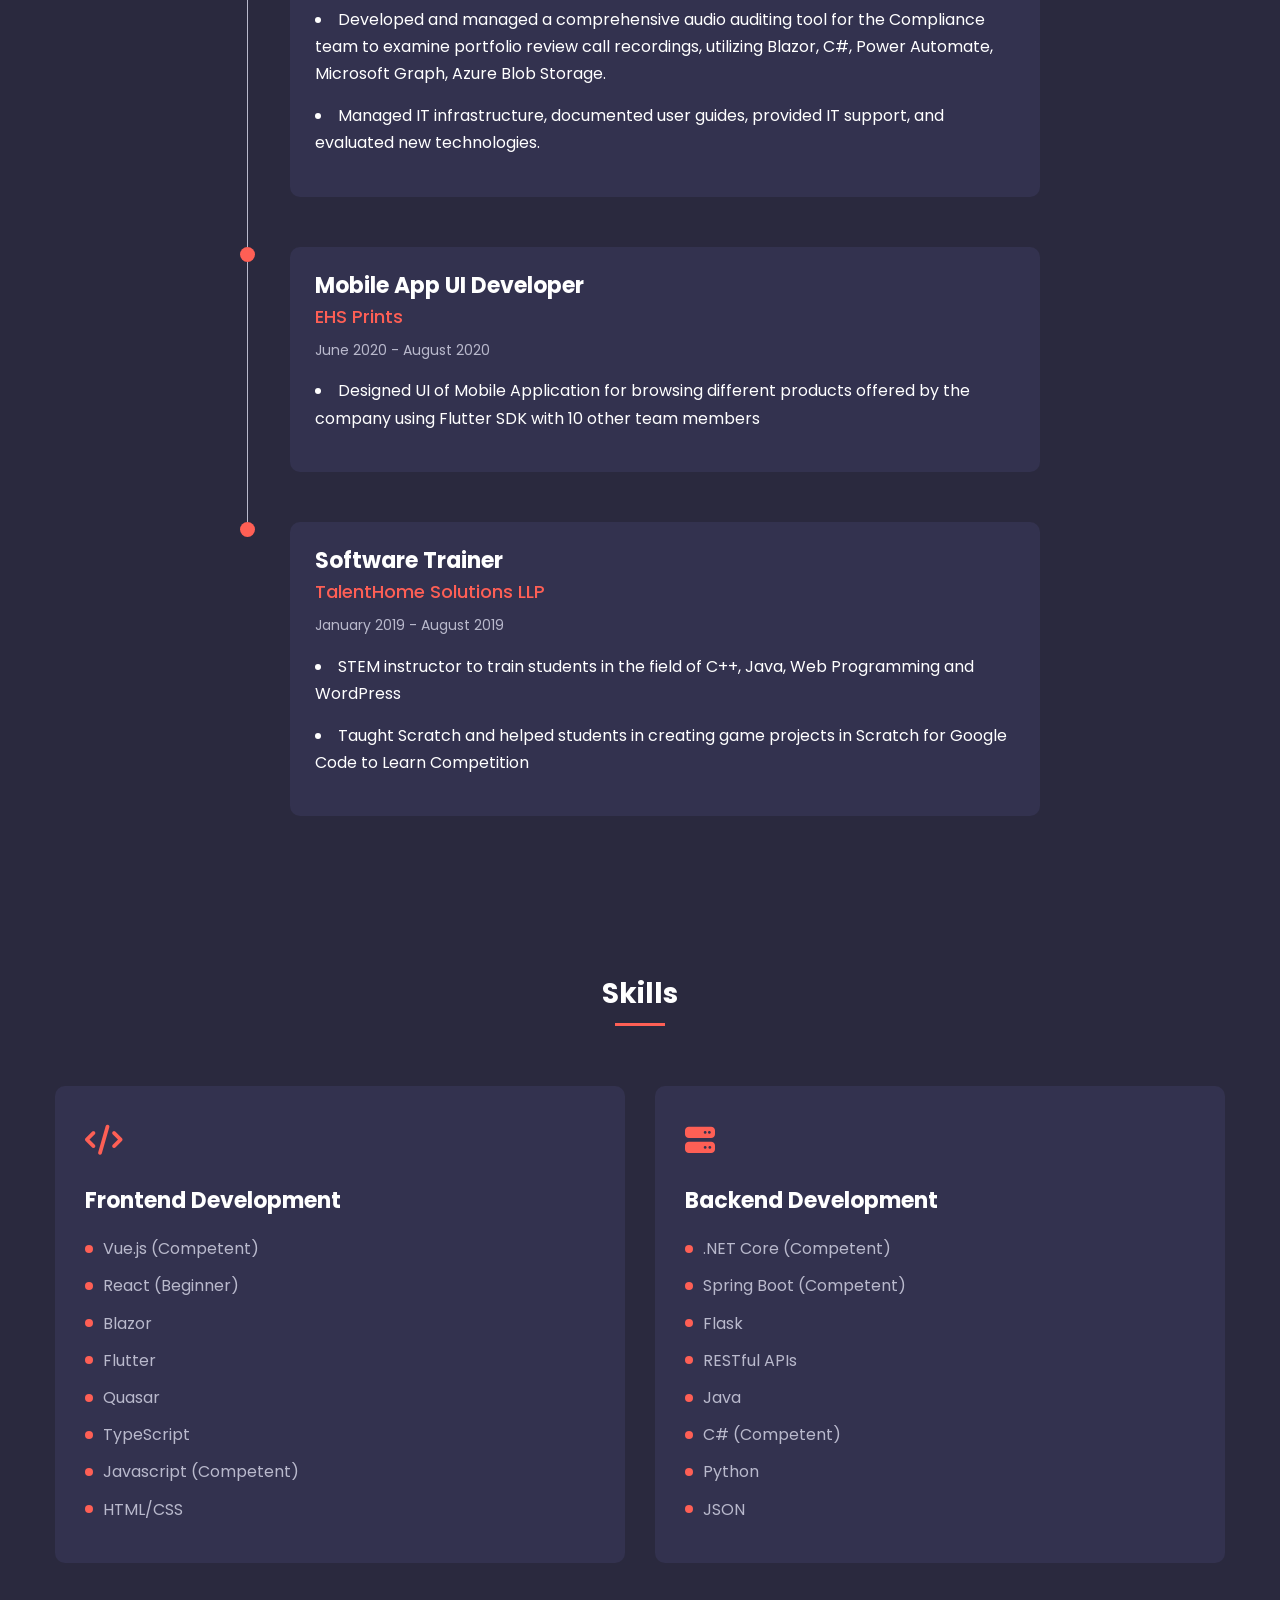
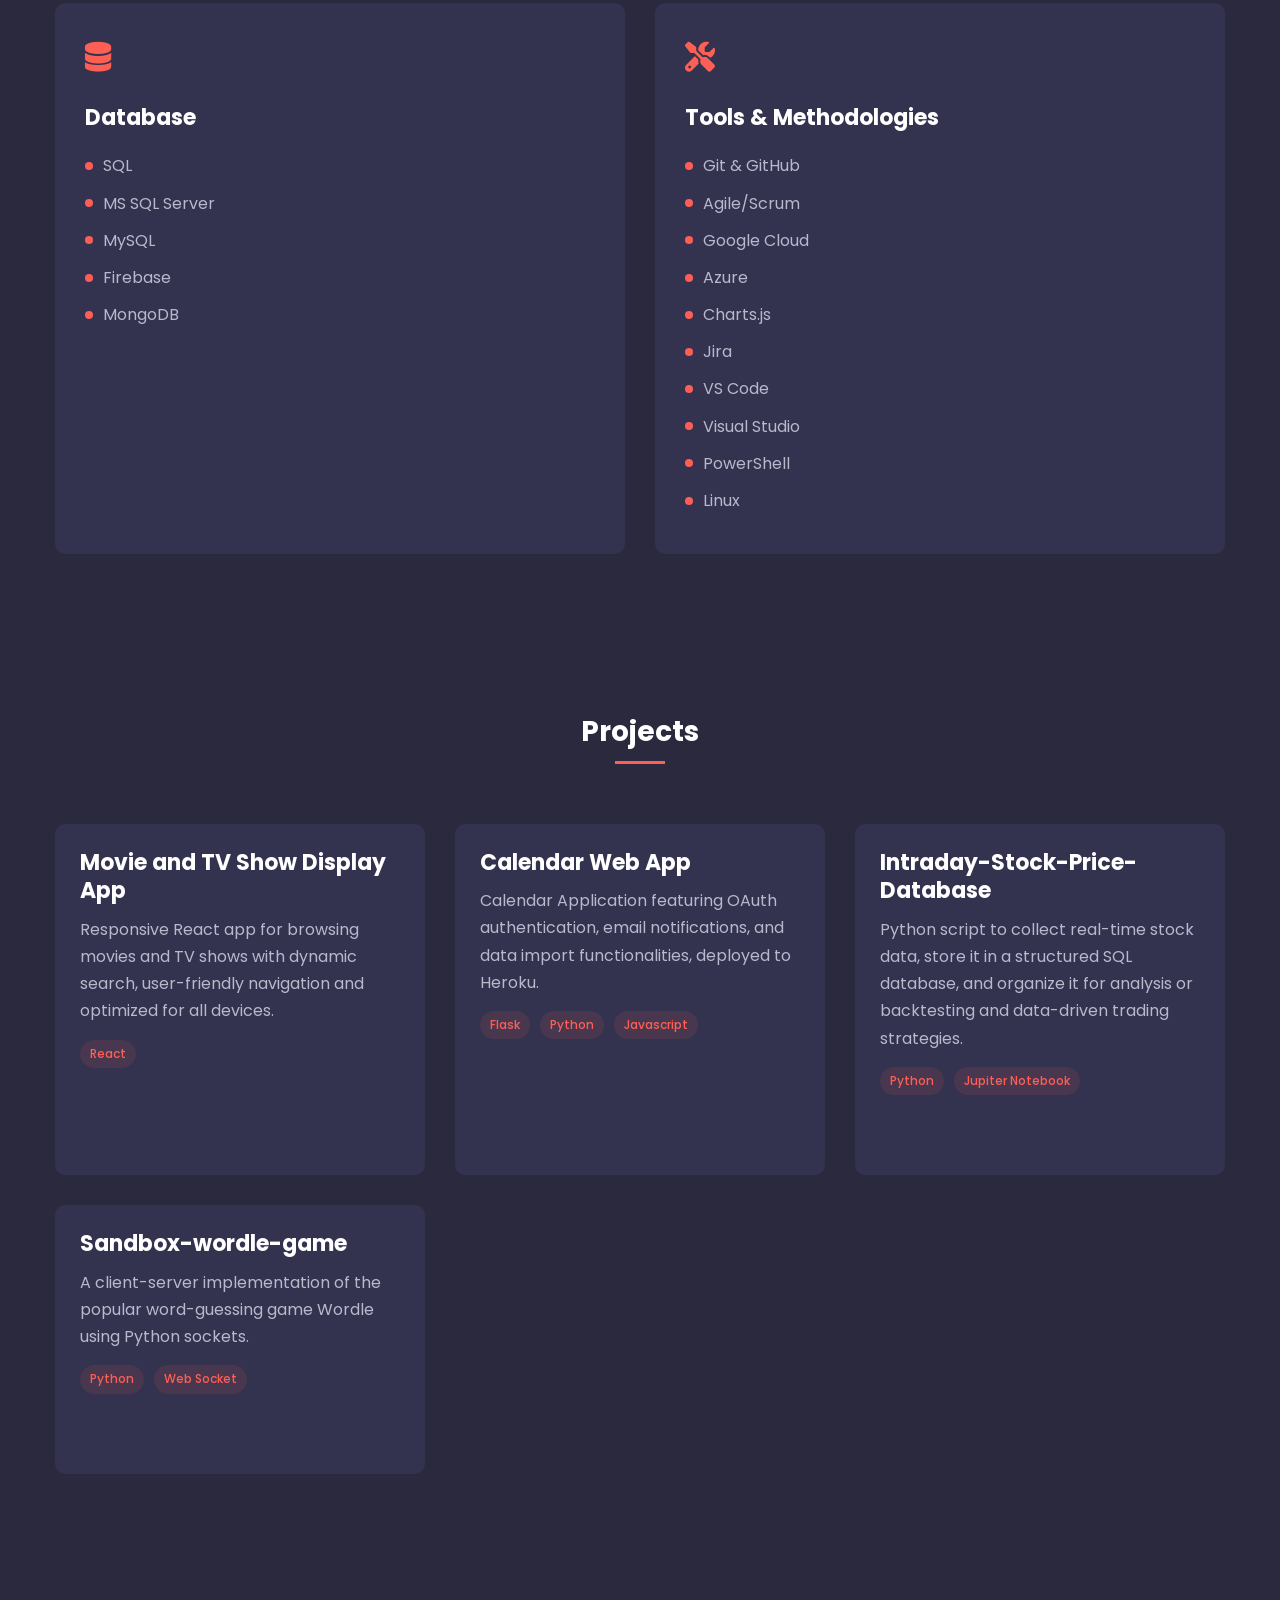
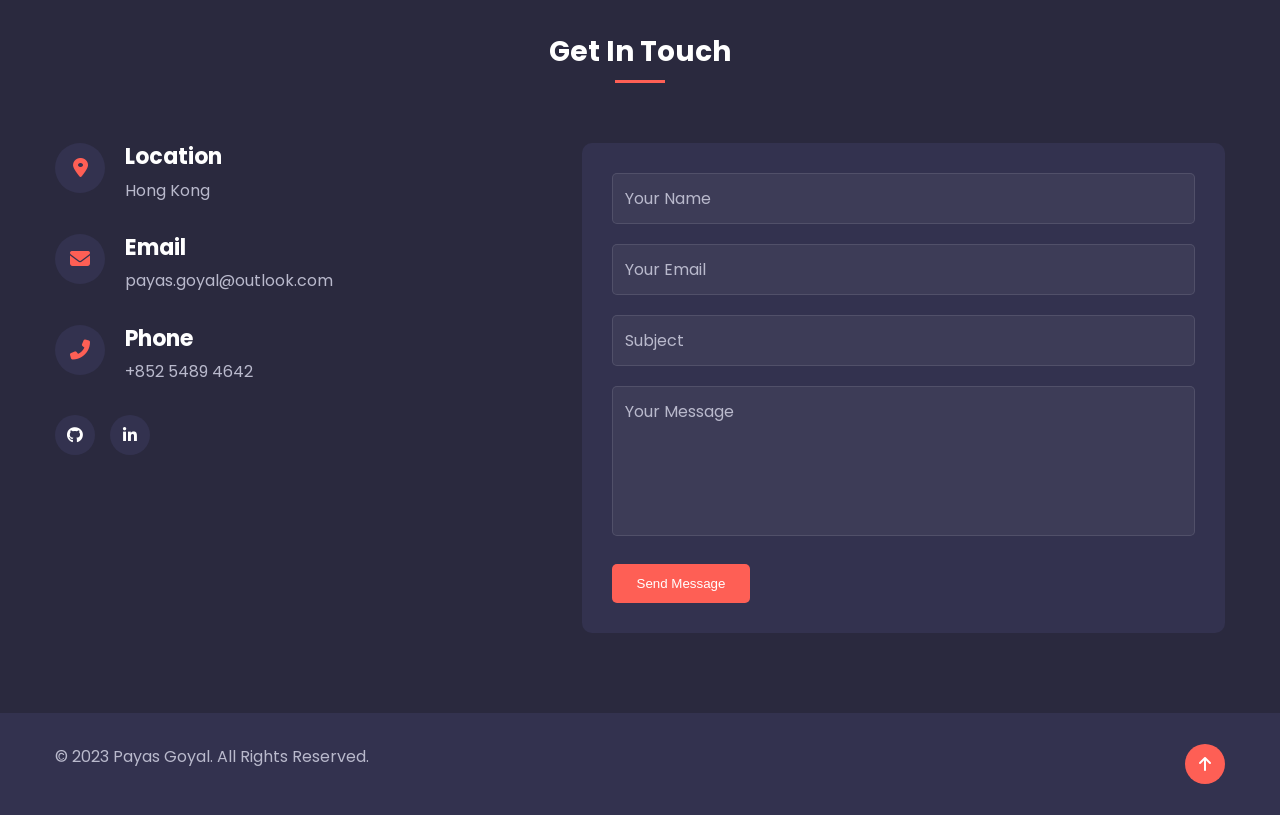
==== commit d1d326a0: "Job exp & profile image update" ====
--- a/index.html
+++ b/index.html
@@ -83,7 +83,7 @@
                 </div>
             </div>
             <div class="hero-image">
-                <img src="assets/images/profile.jpg" alt="Payas Goyal" class="avatar-style">
+                <img src="assets/images/profile2.png" alt="Payas Goyal" class="avatar-style">
             </div>
         </div>
     </section>
@@ -152,28 +152,122 @@
                 <div class="timeline-item">
                     <div class="timeline-dot"></div>
                     <div class="timeline-content">
-                        <h4>Senior Software Engineer</h4>
-                        <h5>Tech Innovations Inc.</h5>
-                        <p class="timeline-date">2020 - Present</p>
-                        <p>Led the development of mission-critical applications, mentored junior developers, and implemented best practices. Reduced system loading time by 40% through code optimization.</p>
+                        <h4>Full-Stack Software Developer</h4>
+                        <h5>Wizpresso Limited</h5>
+                        <p class="timeline-date">May 2023 - October 2024</p>
+                        <!-- <p>Led the development of mission-critical applications, mentored junior developers, and implemented best practices. Reduced system loading time by 40% through code optimization.</p> -->
+                        <ul class="jobexp">
+                            <li>Boosted user engagement by 10% by implementing a robust, database-driven n-tier
+                                notification service in C#
+                                using .NET Core, serving 1,000+ active users with in-app and email notifications,
+                                demonstrating strong OOP principles.
+                            </li>
+                            <li>
+                                Migrated a legacy product from Vue 2, Quasar v1 to Vue 3, Quasar v2, integrating
+                                TypeScript
+                                to resolve known bugs and reduce page load time, thereby enhancing overall app
+                                performance.
+                            </li>
+                            <li>
+                                Constructed a Governance, Risk, and Compliance (GRC) platform using Vue.js, .NET Core
+                                and SQL Server,
+                                automating corporate disclosure screening and reducing manual review time by 60%.
+                            </li>
+                            <li>
+                                Developed an interactive data visualization tool using Vue.js and Chart.js, leveraging
+                                multiple graph types
+                                for comprehensive benchmarking analysis on an ESG intelligence platform; Implemented a
+                                paywall feature for
+                                restricted access and managed deployment to on-premises servers using Kubernetes.
+                            </li>
+                        </ul>
                     </div>
                 </div>
                 <div class="timeline-item">
                     <div class="timeline-dot"></div>
                     <div class="timeline-content">
-                        <h4>Software Developer</h4>
-                        <h5>Digital Solutions Co.</h5>
-                        <p class="timeline-date">2018 - 2020</p>
-                        <p>Developed responsive web applications and contributed to the microservices architecture. Collaborated with cross-functional teams to deliver high-quality products on schedule.</p>
+                        <h4>Backend Software Developer</h4>
+                        <h5>OKX (Cryptocurreny Exchange)</h5>
+                        <p class="timeline-date">August 2022 - February 2023</p>
+                        <!-- <p>Developed responsive web applications and contributed to the microservices architecture. Collaborated with cross-functional teams to deliver high-quality products on schedule.</p> -->
+                        <ul class="jobexp">
+                            <li>Decreased non-compliant trading attempts by implementing geographic-based restrictions
+                                within the
+                                API Gateway microservice using Java, Spring Boot. Utilized internal team’s APIs to
+                                accurately verify user locations using IP addresses and determine trading eligibility as
+                                established by the compliance team.
+                            </li>
+                            <li>Developed an efficient data catalogue service using n-tier architecture and Spring Boot
+                                for 1000+ USDC
+                                options, ensuring fast response times and seamless API Gateway integration.</li>
+                            <li>Collaborated directly with business stakeholders to collect requirements and develop
+                                features for the trading
+                                platform, ensuring alignment with complex use cases.
+                            </li>
+                        </ul>
                     </div>
                 </div>
                 <div class="timeline-item">
                     <div class="timeline-dot"></div>
                     <div class="timeline-content">
-                        <h4>Junior Developer</h4>
-                        <h5>Web Crafters LLC</h5>
-                        <p class="timeline-date">2016 - 2018</p>
-                        <p>Built and maintained client websites, implemented responsive designs, and assisted with database management. Regularly participated in code reviews and testing procedures.</p>
+                        <h4>IT Intern</h4>
+                        <h5>CIGP HK</h5>
+                        <p class="timeline-date">June 2021 - June 2022</p>
+                        <!-- <p>Built and maintained client websites, implemented responsive designs, and assisted with
+                            database management. Regularly participated in code reviews and testing procedures.</p> -->
+                        <ul class="jobexp">
+                            <li>Developed automated workflows using C#, Azure, Microsoft Power Automate, PowerShell to
+                                extract client’s bank transaction data, transform them to meet the standards of the
+                                trading operations team,
+                                and seamlessly integrate into downstream systems to facilitate weekly reconciliation
+                                tasks.
+                            </li>
+                            <li>
+                                Engineered an end-to-end Proof-of-Concept using Blazor, integrated with Azure cloud for
+                                Microsoft
+                                Teams, which was used by over 50 employees to monitor their various compliance training
+                                progress.
+                            </li>
+                            <li>
+                                Developed and managed a comprehensive audio auditing tool for the Compliance team to
+                                examine portfolio
+                                review call recordings, utilizing Blazor, C#, Power Automate, Microsoft Graph, Azure
+                                Blob Storage.
+                            </li>
+                            <li>Managed IT infrastructure, documented user guides, provided IT support, and evaluated
+                                new technologies.</li>
+                            </li>
+
+                        </ul>
+                    </div>
+                </div>
+                <div class="timeline-item">
+                    <div class="timeline-dot"></div>
+                    <div class="timeline-content">
+                        <h4>Mobile App UI Developer</h4>
+                        <h5>EHS Prints</h5>
+                        <p class="timeline-date">June 2020 - August 2020</p>
+                        <!-- <p>Built and maintained client websites, implemented responsive designs, and assisted with
+                            database management. Regularly participated in code reviews and testing procedures.</p> -->
+                        <ul class="jobexp">
+                            <li>Designed UI of Mobile Application for browsing different products offered by the company using Flutter SDK with 10 other team members
+                            </li>
+                        </ul>
+                    </div>
+                </div>
+                <div class="timeline-item">
+                    <div class="timeline-dot"></div>
+                    <div class="timeline-content">
+                        <h4>Software Trainer</h4>
+                        <h5>TalentHome Solutions LLP</h5>
+                        <p class="timeline-date">January 2019 - August 2019</p>
+                        <!-- <p>Built and maintained client websites, implemented responsive designs, and assisted with
+                            database management. Regularly participated in code reviews and testing procedures.</p> -->
+                        <ul class="jobexp">
+                            <li>STEM instructor to train students in the field of C++, Java, Web Programming and WordPress</li>
+                            <li>Taught Scratch and helped students in creating game projects in Scratch for Google Code to Learn Competition</li>
+                            </li>
+                        </ul>
                     </div>
                 </div>
             </div>
@@ -299,7 +393,7 @@
                             <span>Javascript</span>
                         </div>
                         <div class="project-links">
-                            <a href="" class="project-link"><i class="fas fa-link"></i></a>
+                            <a href="https://calendar-web-app-8f07bae2734c.herokuapp.com/" class="project-link"><i class="fas fa-link"></i></a>
                             <a href="https://github.com/payasgoyal/calendar-web-server.git" class="project-link" target="_blank"><i class="fab fa-github"></i></a>
                         </div>
                     </div>
--- a/assets/css/style.css
+++ b/assets/css/style.css
@@ -80,6 +80,11 @@
     color: var(--text-color-light);
 }
 
+li {
+    margin-bottom: 1.5rem;
+    /* color: var(--text-color-light); */
+}
+
 a {
     text-decoration: none;
     color: var(--text-color);
@@ -90,9 +95,9 @@
     color: var(--primary-color);
 }
 
-ul {
+/* ul {
     list-style: none;
-}
+} */
 
 img {
     max-width: 100%;
@@ -245,7 +250,12 @@
     align-items: center;
 }
 
+.jobexp{
+    list-style: inside;
+}
+
 .menu {
+    list-style-type: none;
     display: flex;
 }
 
@@ -391,10 +401,10 @@
 
 /* Avatar style for profile image */
 .avatar-style {
-    width: 250px;
-    height: 250px;
+    width: 400px;
+    height: 550px;
     border-radius: 50%;
-    object-fit: cover;
+    object-fit: fill;
     border: 5px solid var(--primary-color);
     box-shadow: 0 10px 30px rgba(0, 0, 0, 0.3);
 }
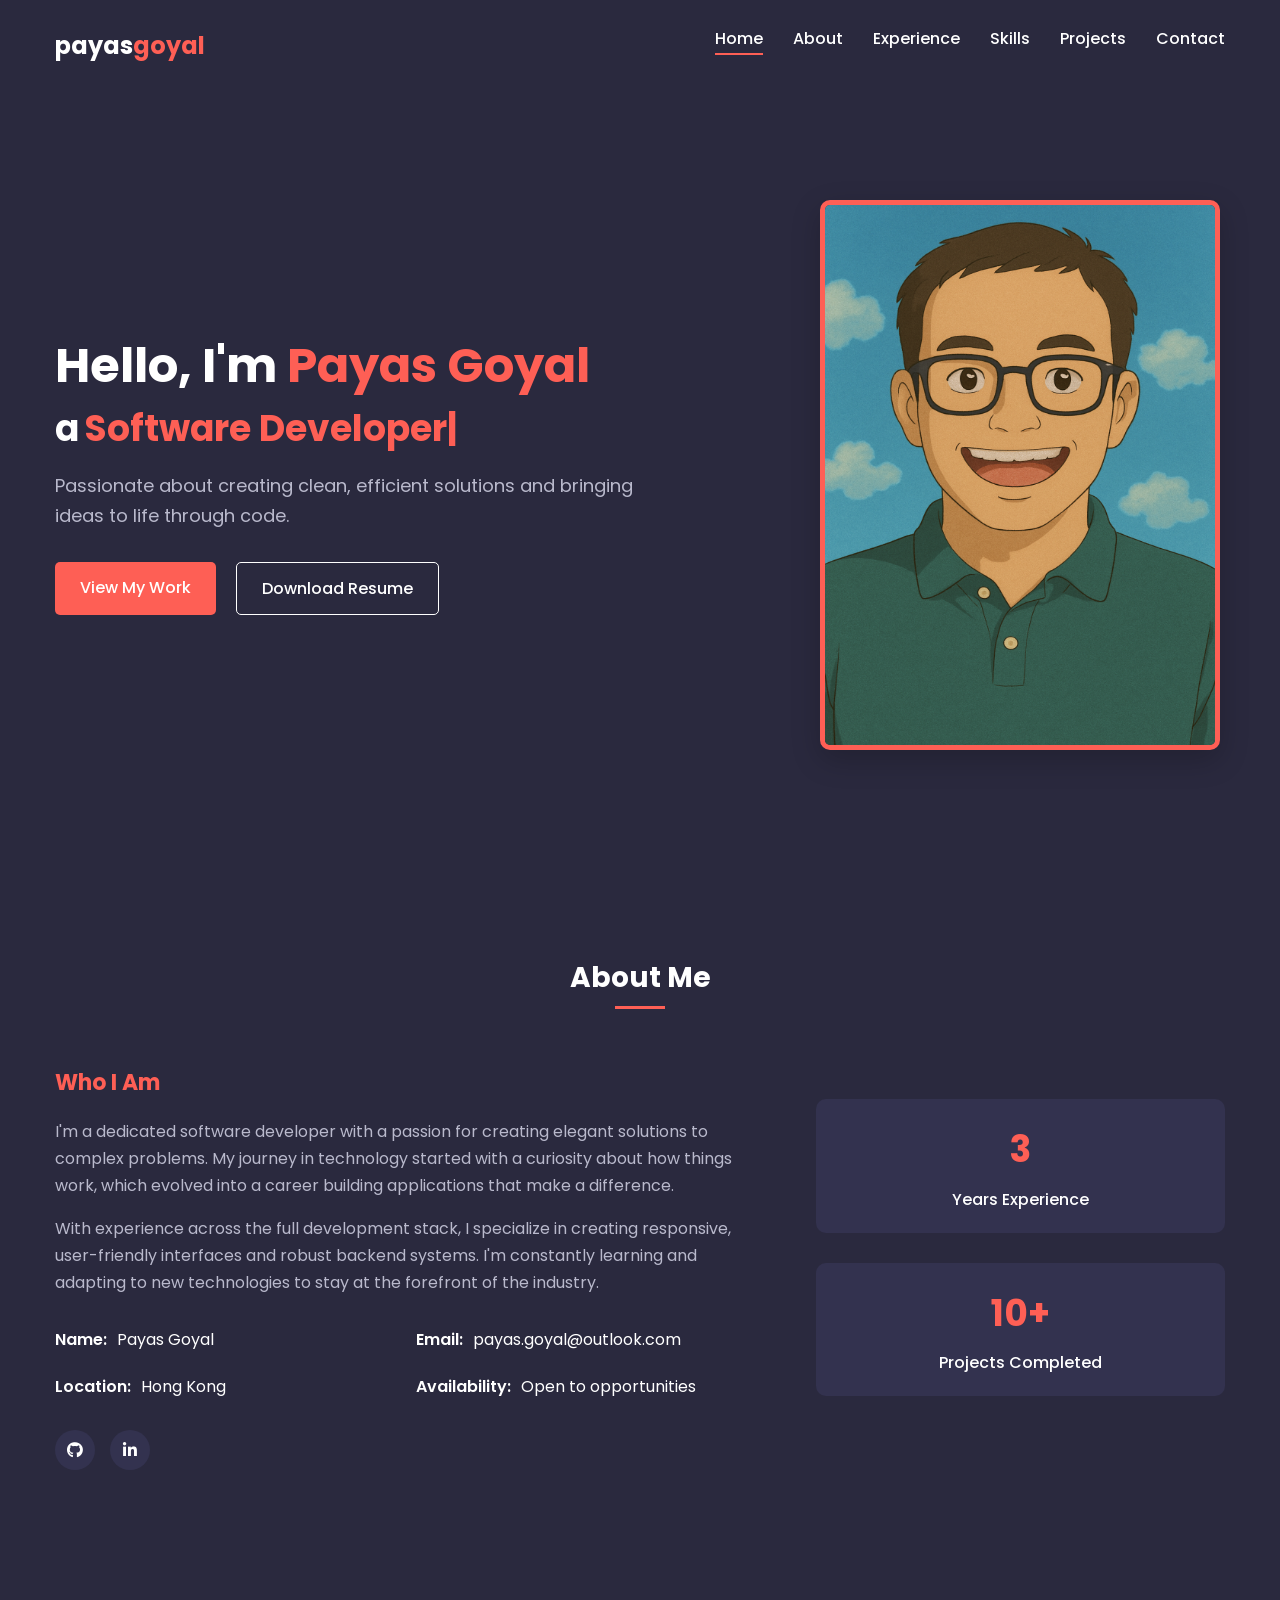
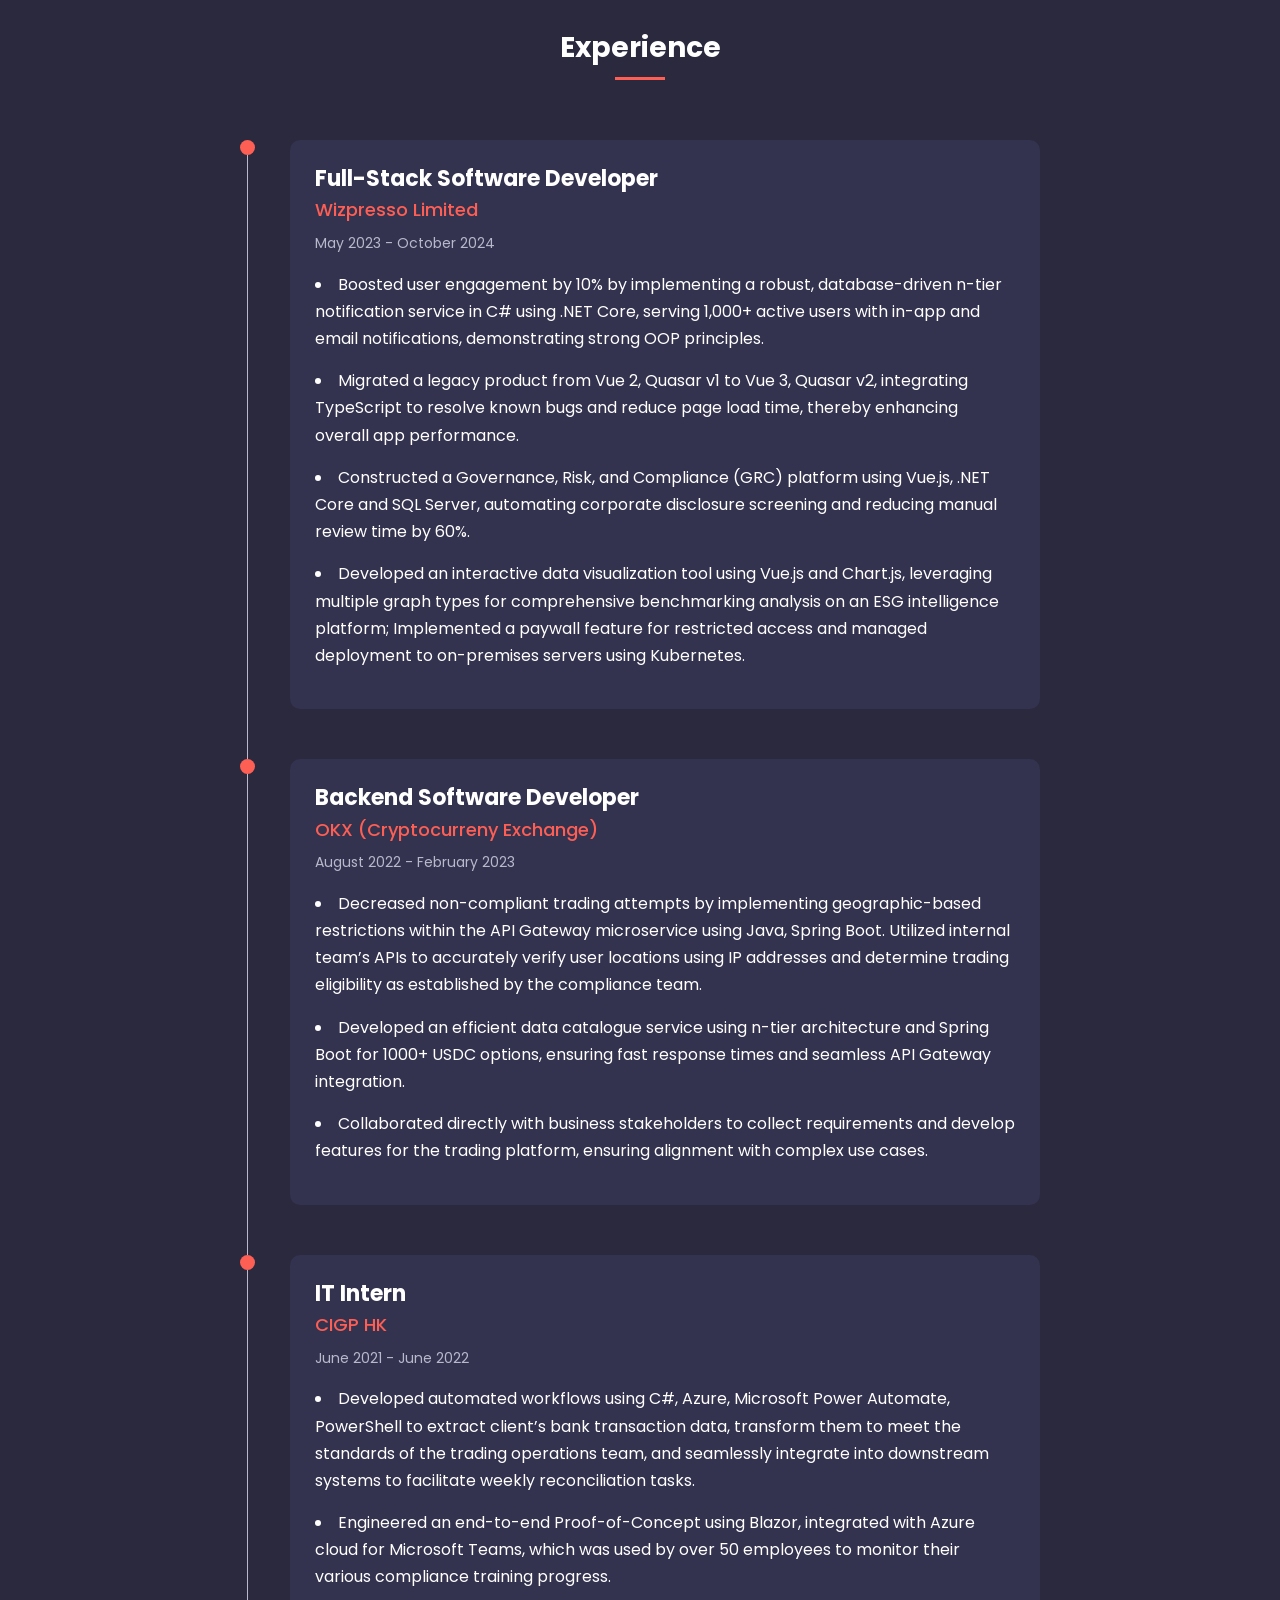
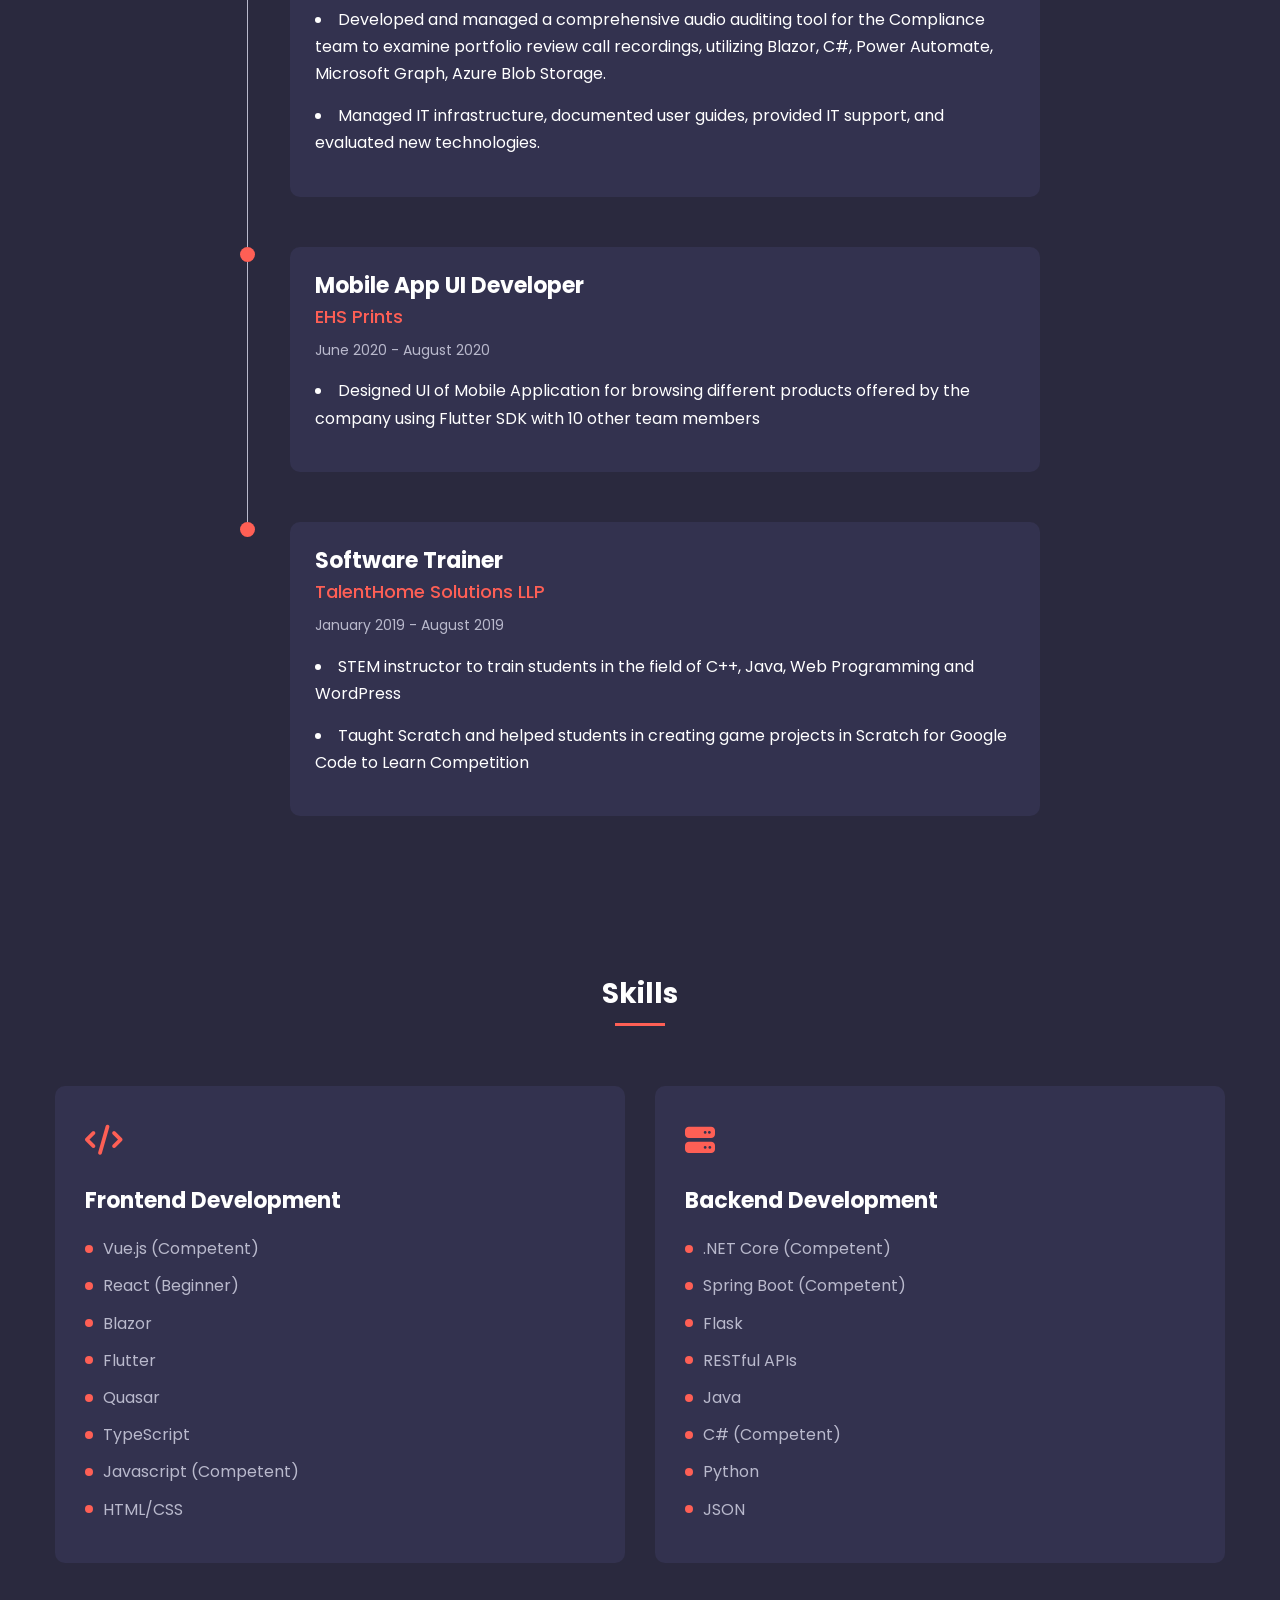
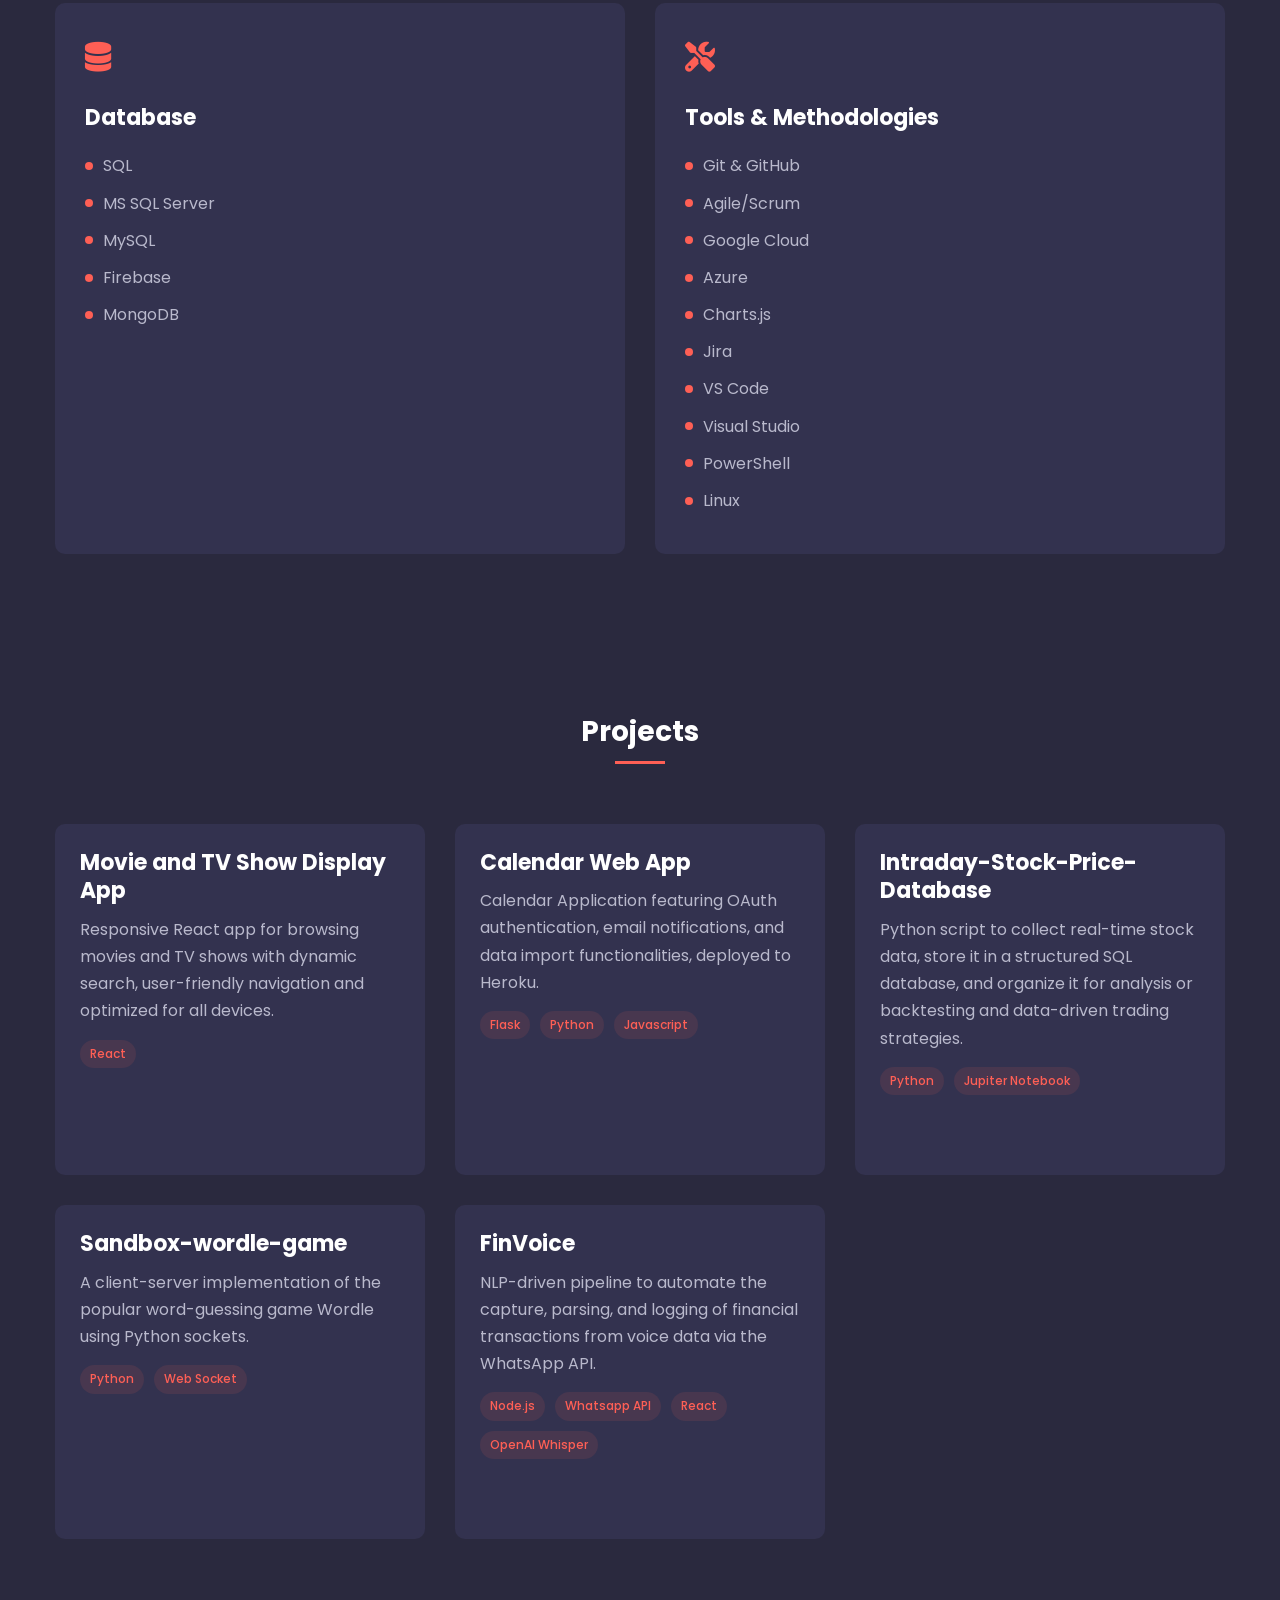
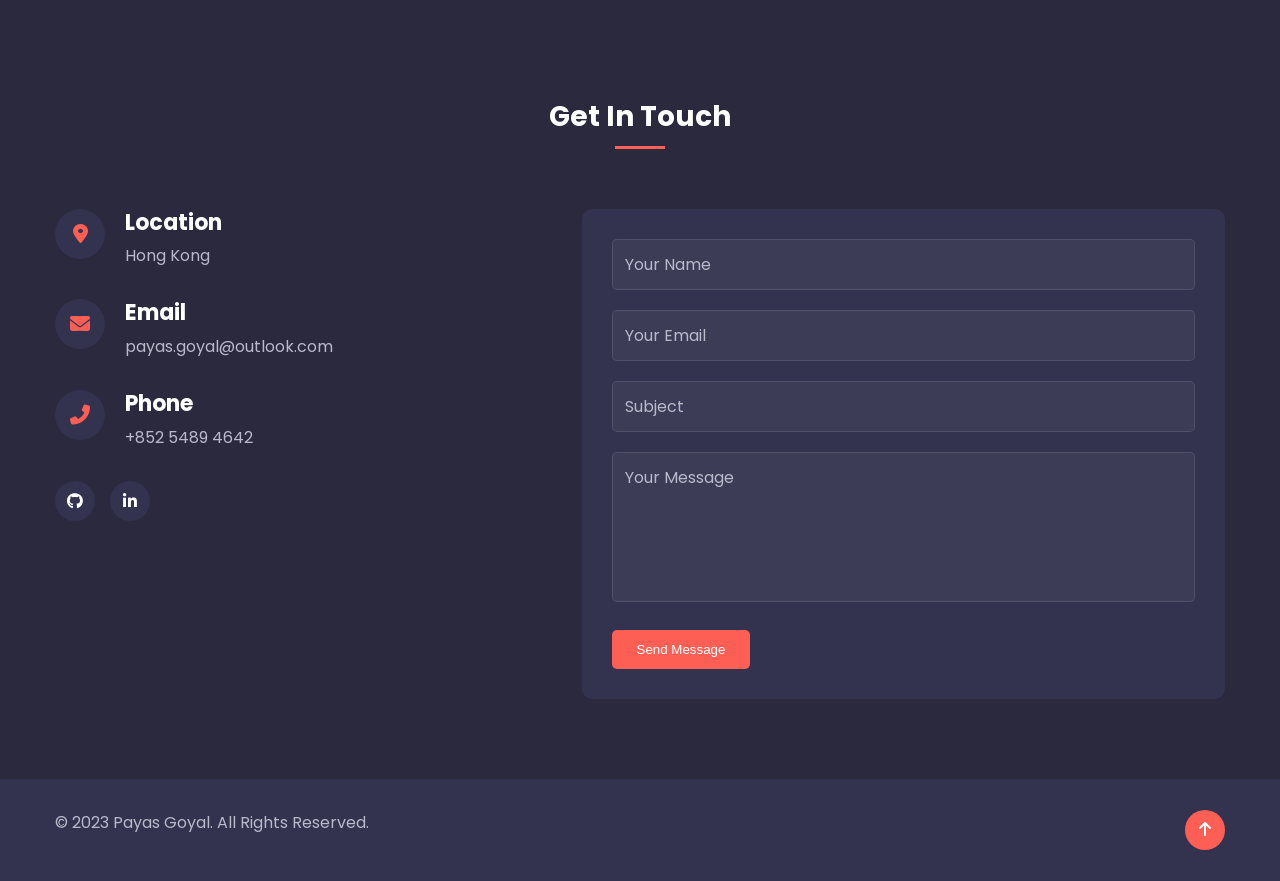
==== commit 46cde9b6: "project update" ====
--- a/index.html
+++ b/index.html
@@ -125,7 +125,7 @@
                 </div>
                 <div class="about-stats">
                     <div class="stat-item">
-                        <div class="stat-number">2+</div>
+                        <div class="stat-number">3</div>
                         <div class="stat-text">Years Experience</div>
                     </div>
                     <div class="stat-item">
@@ -424,6 +424,21 @@
                         </div>
                     </div>
                 </div>
+                <div class="project-item">
+                    <div class="project-info">
+                        <h4>FinVoice</h4>
+                        <p>NLP-driven pipeline to automate the capture, parsing, and logging of financial transactions from voice data via the WhatsApp API.</p>
+                        <div class="project-tech">
+                            <span>Node.js</span>
+                            <span>Whatsapp API</span>
+                            <span>React</span>
+                            <span>OpenAI Whisper</span>
+                        </div>
+                        <div class="project-links">
+                            <a href="https://github.com/payasgoyal/audio-wallet.git" target="_blank" class="project-link"><i class="fab fa-github"></i></a>
+                        </div>
+                    </div>
+                </div>
             </div>
         </div>
     </section>
